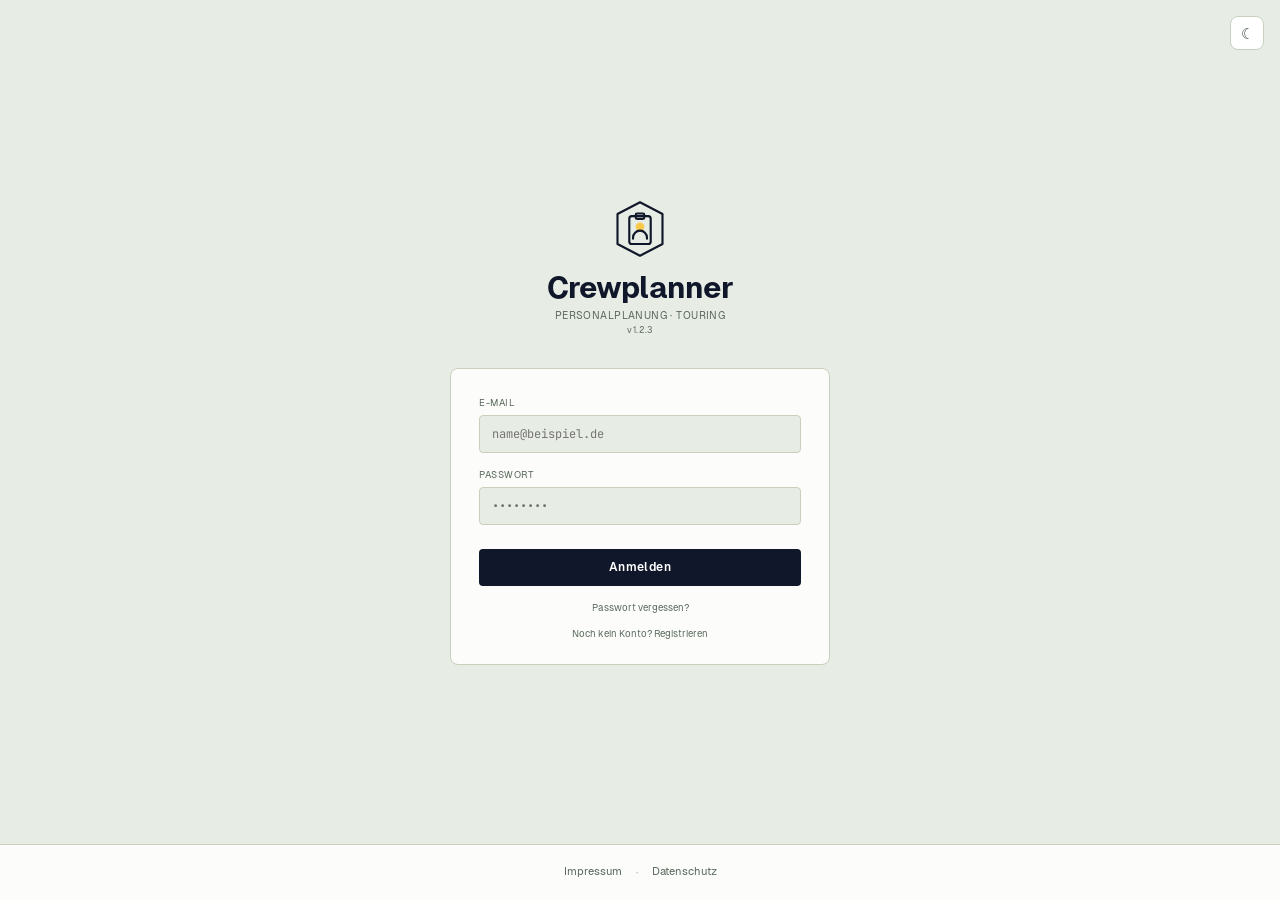
==== admin.html @ c4b481c3 "feat: Konsole kennt Rolle und aktiven Plan (v1.3.0) Co-Authored-By: Claude Sonnet 5.5 <noreply@anthr" ====
<!DOCTYPE html>
<html lang="de">
<head>
<meta charset="UTF-8">
<meta name="viewport" content="width=device-width, initial-scale=1.0">
<title>Konsole — Tour/Crew</title>
<script>
  // Service Worker: hält Module/Seiten dauerhaft aktuell (siehe sw.js).
  if ('serviceWorker' in navigator) {
    navigator.serviceWorker.register('sw.js').catch(function(){});
    var _swReloaded = false;
    navigator.serviceWorker.addEventListener('controllerchange', function () {
      if (_swReloaded) return; _swReloaded = true; location.reload();
    });
  }
</script>
<script>try{var _m=localStorage.getItem('cp_mode');if(_m==='light'||_m==='dark')document.documentElement.dataset.theme=_m;}catch(e){}</script>
<link rel="icon" type="image/svg+xml" href="favicon.svg">
<link rel="stylesheet" href="theme.css?v=3">
<script type="module" src="js/admin-app.js?v=23"></script>

<!-- Configure PocketBase URL for auth-bootstrap.js -->
<script>
  // Umgebungs-Auswahl (v0.31.0): nur der exakte Live-Host bekommt die Live-API,
  // GitHub Pages / localhost / sonst → Test-API. Wortgleich zu pickApiUrl in js/pure.js.
  window.POCKETBASE_URL = (function (h) {
    if (h === 'crewplanner.nyxlightwork.de' || h === 'www.crewplanner.nyxlightwork.de')
      return 'https://api.crewplanner.nyxlightwork.de';
    return 'https://api-test.crewplanner.nyxlightwork.de';
  })(location.hostname);

  // Smart URL navigation — funktioniert auf GitHub Pages + Produktivserver
  window.getNavUrl = function(filename) {
    const pathname = window.location.pathname;
    const parts = pathname.split('/').filter(Boolean);
    if (parts.length >= 1 && !parts[0].includes('.')) {
      return '/' + parts[0] + '/' + filename;
    }
    return '/' + filename;
  };
</script>

<!-- Auth Bootstrap: Centralized auth validation -->
<script src="js/auth-bootstrap.js?v=12"></script>

<!-- Admin Initialization: Wait for both authReady and DOMContentLoaded -->
<script>
  let _IS_SUPERADMIN_CONSOLE = false;
  let _adminAuthUser = null;
  let _domReady = false;

  function _tryInitAdmin() {
    if (!_adminAuthUser || !_domReady) return; // Wait for both signals
    const user = _adminAuthUser;
    _adminAuthUser = null; // Prevent double execution
    _runAdminInit(user);
  }

  window.addEventListener('authReady', function(e) {
    _adminAuthUser = e.detail;
    if (!_adminAuthUser) {
      console.error('[admin] No user in authReady event');
      return;
    }
    _tryInitAdmin();
  });

  document.addEventListener('DOMContentLoaded', function() {
    _domReady = true;
    _tryInitAdmin();
  });

  function _runAdminInit(user) {
    const role = user.role || 'crew';
    _IS_SUPERADMIN_CONSOLE = (role === 'superadmin');
    // v1.3.0: Rolle in den gemeinsamen Modulen bekannt machen (IS_MANAGER, hasPermission …).
    // Das Modul admin-app.js läuft vor DOMContentLoaded, window.setConsoleAuth ist hier da.
    if (typeof window.setConsoleAuth === 'function') window.setConsoleAuth(user.id || null, user.email || '', role);

    const badge = document.getElementById('adminUserBadge');
    if (badge) badge.textContent = user.email + ' · ' + role;

    const consoleBadge = document.getElementById('consoleBadge');
    if (consoleBadge) consoleBadge.textContent = role === 'superadmin' ? 'Admin Konsole' : 'Manager Konsole';

    if (_IS_SUPERADMIN_CONSOLE) {
      document.querySelectorAll('.superadmin-only').forEach(el => el.style.display = '');
      loadDirectory();
      loadPlans();
    }

    _loadAdminLogos();
    renderAdminLogos();
    loadAdminPlans().then(_openCrewFromHash);
    switchTab('werkzeuge');
    checkNewActivity();
  }
</script>

<style>
*, *::before, *::after { box-sizing: border-box; margin: 0; padding: 0; }

body {
  background: var(--bg);
  color: var(--ink);
  font-family: var(--sans);
  min-height: 100vh;
}

.admin-header {
  background: var(--panel);
  border-bottom: 1px solid var(--rule-2);
  padding: 16px 24px;
  display: flex;
  align-items: center;
  justify-content: space-between;
  gap: 16px;
}

.admin-brand {
  display: flex;
  align-items: center;
  gap: 12px;
}

.admin-brand h1 {
  font-family: var(--sans);
  font-size: 1.6rem;
  letter-spacing: .06em;
  color: var(--ink);
  line-height: 1;
}

.admin-brand h1 span { color: var(--accent); }

.admin-brand .badge {
  background: var(--accent-wash);
  border: 1px solid var(--rule-2);
  color: var(--accent);
  font-size: .55rem;
  letter-spacing: .06em;
  text-transform: uppercase;
  padding: 3px 8px;
  border-radius: 3px;
}

.header-actions {
  display: flex;
  align-items: center;
  gap: 8px;
}

.btn {
  padding: 8px 16px;
  border-radius: 4px;
  font-family: var(--mono);
  font-size: .7rem;
  font-weight: 600;
  letter-spacing: .04em;
  cursor: pointer;
  border: none;
  transition: opacity .15s;
}
.btn:hover { opacity: .85; }
.btn:disabled { opacity: .4; cursor: not-allowed; }
.btn-primary { background: var(--accent); color: var(--on-accent); }
.btn-ghost { background: transparent; border: 1px solid var(--rule-2); color: var(--ink); }
.btn-green { background: rgba(74,232,160,.15); border: 1px solid rgba(74,232,160,.3); color: var(--show); }
.btn-danger { background: rgba(232,74,74,.15); border: 1px solid rgba(232,74,74,.3); color: var(--warn); }
.btn-sm { padding: 5px 10px; font-size: .65rem; }

.admin-nav {
  background: var(--panel);
  border-bottom: 1px solid var(--rule-2);
  padding: 0 24px;
  display: flex;
  gap: 0;
}

.nav-tab {
  padding: 12px 20px;
  font-family: var(--mono);
  font-size: .68rem;
  font-weight: 600;
  letter-spacing: .05em;
  text-transform: uppercase;
  color: var(--muted);
  cursor: pointer;
  background: none;
  border: none;
  border-bottom: 2px solid transparent;
  transition: color .15s, border-color .15s;
}

.nav-tab:hover { color: var(--ink); }
.nav-tab.active { color: var(--accent); border-bottom-color: var(--accent); }

.admin-content {
  padding: 24px;
  max-width: 1100px;
}

.section { display: none; }
.section.active { display: block; }

.section-title {
  font-size: .8rem;
  font-weight: 600;
  letter-spacing: .04em;
  color: var(--ink);
  margin-bottom: 4px;
}

.section-sub {
  font-size: .62rem;
  color: var(--muted);
  margin-bottom: 20px;
}

.data-table {
  width: 100%;
  border-collapse: collapse;
}

.data-table th {
  text-align: left;
  padding: 10px 12px;
  font-size: .6rem;
  font-weight: 600;
  letter-spacing: .05em;
  text-transform: uppercase;
  color: var(--muted);
  background: var(--panel);
  border-bottom: 1px solid var(--rule-2);
}

.data-table td {
  padding: 10px 12px;
  font-size: .7rem;
  border-bottom: 1px solid var(--panel2);
  vertical-align: middle;
}

.data-table tr:hover td { background: rgba(255,255,255,.02); }

.role-select {
  background: var(--panel2);
  border: 1px solid var(--rule-2);
  border-radius: 3px;
  padding: 4px 8px;
  font-family: var(--mono);
  font-size: .68rem;
  color: var(--ink);
  cursor: pointer;
}

.role-select:focus { outline: none; border-color: var(--accent); }

.role-badge {
  display: inline-block;
  padding: 2px 8px;
  border-radius: 3px;
  font-size: .58rem;
  font-weight: 600;
  letter-spacing: .04em;
  text-transform: uppercase;
}

.role-superadmin { background: var(--accent-wash); color: var(--accent); border: 1px solid var(--rule-2); }
.role-manager { background: rgba(74,232,160,.12); color: var(--show); border: 1px solid rgba(74,232,160,.25); }
.role-booker { background: rgba(79,129,189,.15); color: #7ab0e0; border: 1px solid rgba(79,129,189,.3); }
.role-crew { background: rgba(90,96,112,.15); color: var(--muted); border: 1px solid rgba(90,96,112,.3); }

.verified-badge { font-size: .6rem; color: var(--show); }
.unverified-badge { font-size: .6rem; color: var(--muted); }

.toast {
  position: fixed;
  bottom: 24px;
  right: 24px;
  background: var(--panel);
  border: 1px solid var(--rule-2);
  border-radius: 6px;
  padding: 12px 18px;
  font-size: .7rem;
  z-index: 9999;
  display: none;
}

.role-grid {
  display: grid;
  grid-template-columns: repeat(auto-fill, minmax(240px, 1fr));
  gap: 16px;
  margin-top: 8px;
}

.role-card {
  background: var(--panel);
  border: 1px solid var(--rule-2);
  border-radius: 6px;
  padding: 16px;
}

.role-card-name { font-size: .75rem; font-weight: 600; margin-bottom: 4px; }
.role-card-count { font-size: .6rem; color: var(--muted); margin-bottom: 12px; }

.role-perm-list {
  list-style: none;
  font-size: .62rem;
  color: var(--muted);
  line-height: 1.9;
}

.role-perm-list li::before { content: '✓ '; color: var(--show); }
.role-perm-list li.no::before { content: '✗ '; color: var(--warn); }
.role-perm-list li.no { color: var(--muted); }

.plan-status { font-size: .6rem; color: var(--muted); }

.search-bar {
  display: flex;
  gap: 8px;
  margin-bottom: 16px;
}

.search-bar input {
  flex: 1;
  max-width: 360px;
  background: var(--panel);
  border: 1px solid var(--rule-2);
  border-radius: 4px;
  padding: 8px 12px;
  font-family: var(--mono);
  font-size: .72rem;
  color: var(--ink);
  outline: none;
}

.search-bar input:focus { border-color: var(--accent); }

.loading { color: var(--muted); font-size: .7rem; padding: 24px 0; }
.error-text { color: var(--warn); font-size: .7rem; padding: 8px 0; }

/* ── Werkzeuge Tab ─────────────────────────────────────────────────────────── */
.tool-grid {
  display: grid;
  grid-template-columns: 1fr 1fr;
  gap: 16px;
}

@media (max-width: 800px) { .tool-grid { grid-template-columns: 1fr; } }

/* ========== Mobile / Responsive ========== */
@media (max-width: 768px) {
  .admin-header { flex-wrap: wrap; gap: 8px; padding: 10px 14px; }
  .admin-nav { padding: 0 10px; overflow-x: auto; flex-wrap: nowrap; white-space: nowrap; -webkit-overflow-scrolling: touch; }
  .nav-tab { padding: 12px 14px; }
  .admin-content { padding: 12px; }
  /* Breite Tabellen (Benutzer-/Crew-Verzeichnis) horizontal scrollbar statt zerquetscht */
  .data-table { display: block; overflow-x: auto; white-space: nowrap; -webkit-overflow-scrolling: touch; }
  /* Such-Input voll breit (behebt flex:1 ↔ max-width:360px-Konflikt) */
  .search-bar { flex-wrap: wrap; }
  .search-bar input { max-width: none; width: 100%; }
}

.tool-card {
  background: var(--panel);
  border: 1px solid var(--rule-2);
  border-radius: 6px;
  padding: 18px;
}

.tool-card.full-width { grid-column: 1 / -1; }

.tool-card-title {
  font-size: .72rem;
  font-weight: 600;
  letter-spacing: .04em;
  color: var(--ink);
  text-transform: uppercase;
  margin-bottom: 4px;
}

.tool-card-sub {
  font-size: .6rem;
  color: var(--muted);
  margin-bottom: 14px;
}

.tool-input {
  width: 100%;
  background: var(--panel2);
  border: 1px solid var(--rule-2);
  border-radius: 3px;
  padding: 7px 10px;
  font-family: var(--mono);
  font-size: .7rem;
  color: var(--ink);
  outline: none;
}
.tool-input:focus { border-color: var(--accent); }

.tool-btn-row { display: flex; gap: 8px; flex-wrap: wrap; margin-top: 12px; }

.plan-info-grid {
  display: grid;
  grid-template-columns: repeat(3, 1fr);
  gap: 8px;
  margin-bottom: 16px;
}

.plan-info-cell {
  background: var(--panel2);
  border: 1px solid var(--rule-2);
  border-radius: 4px;
  padding: 8px 12px;
  text-align: center;
}

.plan-info-val {
  font-size: 1.4rem;
  font-weight: 600;
  color: var(--accent);
  line-height: 1;
}

.plan-info-lbl {
  font-size: .55rem;
  color: var(--muted);
  text-transform: uppercase;
  letter-spacing: .06em;
  margin-top: 2px;
}

.crew-notify-row {
  display: flex;
  align-items: center;
  gap: 8px;
  margin-bottom: 8px;
  padding: 6px 8px;
  background: var(--panel2);
  border-radius: 4px;
}

.logo-preview-row {
  display: flex;
  align-items: center;
  gap: 12px;
  margin-bottom: 10px;
}

.logo-thumb {
  width: 60px;
  height: 36px;
  object-fit: contain;
  background: #fff;
  border-radius: 3px;
  display: none;
}

/* ── Modals ────────────────────────────────────────────────────────────────── */
.modal-bg {
  display: none;
  position: fixed;
  inset: 0;
  background: rgba(0,0,0,.75);
  z-index: 9000;
  align-items: center;
  justify-content: center;
}
.modal-bg.open { display: flex; }
.modal-box {
  background: var(--panel);
  border: 1px solid var(--rule-2);
  border-radius: 8px;
  padding: 24px;
  min-width: 320px;
  max-width: 560px;
  width: 90%;
  max-height: 85vh;
  overflow-y: auto;
}
.modal-title {
  font-size: .78rem;
  font-weight: 600;
  text-transform: uppercase;
  letter-spacing: .06em;
  color: var(--accent);
  margin-bottom: 18px;
}
.mf { margin-bottom: 14px; }
.ml {
  display: block;
  font-size: .58rem;
  color: var(--muted);
  text-transform: uppercase;
  letter-spacing: .06em;
  margin-bottom: 6px;
}
.mactions { display: flex; gap: 8px; justify-content: flex-end; margin-top: 16px; }
.mbtn {
  background: var(--panel2);
  border: 1px solid var(--rule-2);
  border-radius: 4px;
  padding: 7px 14px;
  font-family: var(--mono);
  font-size: .68rem;
  color: var(--ink);
  cursor: pointer;
}
.mbtn.primary { background: var(--accent); color: var(--on-accent); border-color: var(--accent); font-weight: 600; }

/* PDF view choice */
.pdf-view-choice { display: flex; gap: 8px; flex-wrap: wrap; }
.pvc {
  flex: 1;
  min-width: 100px;
  background: var(--panel2);
  border: 1px solid var(--rule-2);
  border-radius: 4px;
  padding: 8px 10px;
  font-family: var(--mono);
  font-size: .65rem;
  color: var(--muted);
  cursor: pointer;
  text-align: left;
}
.pvc.active { border-color: var(--accent); color: var(--accent); background: rgba(232,200,74,.08); }
.pvc-ic { display: block; font-size: 1rem; margin-bottom: 2px; }
.pvc-lbl { display: block; font-weight: 600; }
.pvc-desc { display: block; font-size: .55rem; color: var(--muted); margin-top: 2px; line-height: 1.3; }

/* ── Tourvergleich (v1.2.0) ── */
.tv-head{display:flex;flex-wrap:wrap;gap:10px;align-items:center;margin:12px 0 6px}
.tv-sel{background:var(--panel2);color:var(--ink);border:1px solid var(--rule-2);border-radius:6px;padding:7px 10px;min-width:0;max-width:100%;flex:1 1 180px}
.tv-chk{font-size:.82rem;color:var(--ink-2);display:flex;gap:5px;align-items:center}
.tv-hint{font-size:.78rem;color:var(--muted);margin-bottom:12px}
.tv-sum{display:inline-block;padding:6px 12px;border-radius:6px;font-weight:600;margin:6px 0}
.tv-sum.bad{background:var(--warn-wash);color:var(--warn);border:1px solid var(--warn-wash-2)}
.tv-sum.ok{background:var(--show-wash);color:var(--show);border:1px solid var(--show-wash-2)}
.tv-legend{font-size:.82rem;color:var(--ink-2);margin:4px 0 8px}
.tv-dot{display:inline-block;width:10px;height:10px;border-radius:50%;margin:0 4px 0 8px;vertical-align:middle}
.tv-note{color:var(--muted);font-size:.85rem;padding:8px 0}
.tv-scroll{overflow-x:auto;max-width:100%;border:1px solid var(--rule-2);border-radius:8px}
.tv-grid{border-collapse:separate;border-spacing:0;font-size:.78rem}
.tv-grid th,.tv-grid td{border-bottom:1px solid var(--rule);padding:0;text-align:center;min-width:64px}
.tv-grid th.tv-name{position:sticky;left:0;background:var(--panel);text-align:left;padding:6px 10px;min-width:130px;z-index:1;font-weight:600;white-space:nowrap}
.tv-dayh{padding:6px 4px;cursor:pointer;background:var(--panel);font-weight:600;white-space:nowrap}
.tv-bars{display:flex;flex-direction:column;gap:2px;margin-top:4px}
.tv-bars i{display:block;height:4px;border-radius:2px}
.tv-cell{cursor:pointer;position:relative;height:44px}
.tv-h{padding:2px 4px;font-size:.72rem;line-height:1.3;overflow:hidden;white-space:nowrap;text-overflow:ellipsis;max-width:90px}
.tv-h.ha{background:rgba(43,181,160,.22);color:var(--ink);border-top:2px solid #2bb5a0}
.tv-h.hb{background:rgba(240,138,60,.22);color:var(--ink);border-bottom:2px solid #f08a3c}
.tv-conflict{outline:2px solid var(--warn);outline-offset:-2px}
.tv-warn{position:absolute;top:0;right:2px;color:var(--warn);font-size:.7rem}
.tv-free{background:repeating-linear-gradient(45deg,transparent 0 5px,var(--ink-wash) 5px 10px);border:1px dashed var(--rule-2)}
.tv-a .tv-h,.tv-b .tv-h{padding:12px 4px}
.tv-foot th,.tv-foot td{font-weight:700;padding:5px}
.tv-open.ok{color:var(--show)}.tv-open.bad{color:var(--warn)}
.tv-menu{position:fixed;z-index:3000;background:var(--panel2);border:1px solid var(--rule-2);border-radius:8px;padding:4px;box-shadow:0 6px 20px rgba(0,0,0,.35);display:flex;flex-direction:column;min-width:200px}
.tv-menu button{background:none;border:0;color:var(--ink);text-align:left;padding:8px 10px;border-radius:5px;cursor:pointer;font:inherit}
.tv-menu button:hover{background:var(--accent-wash-2)}
.tv-modal{width:860px;max-width:96vw;max-height:92vh;overflow-y:auto}
.tv-daynav{display:flex;gap:10px;align-items:center;margin-bottom:10px}
.tv-cols{display:grid;grid-template-columns:1fr 1fr;gap:12px}
.tv-col{background:var(--panel);border-radius:8px;padding:8px;min-width:0}
.tv-coltitle{font-weight:700;margin-bottom:2px;overflow:hidden;text-overflow:ellipsis;white-space:nowrap}
.tv-sub{font-size:.75rem;color:var(--muted);margin-bottom:6px}
.tv-row{display:flex;gap:6px;align-items:center;padding:7px 6px;border-radius:5px;cursor:pointer;border-bottom:1px solid var(--rule);font-size:.85rem}
.tv-row:hover,.tv-row.sel{background:var(--accent-wash-2)}
.tv-row.conflict .tv-pn{color:var(--warn);font-weight:700}
.tv-pl{color:var(--muted);flex:0 0 38%;overflow:hidden;text-overflow:ellipsis;white-space:nowrap}
.tv-pn{flex:1;min-width:0;overflow:hidden;text-overflow:ellipsis;white-space:nowrap}
.tv-cands{display:flex;flex-direction:column;gap:2px;padding:4px 0 8px 8px}
.tv-cand{background:var(--panel2);border:1px solid var(--rule-2);color:var(--ink);border-radius:5px;padding:6px 8px;text-align:left;cursor:pointer;font:inherit;font-size:.82rem}
.tv-cand small{color:var(--muted)}
.tv-freebar{margin-top:12px;font-size:.82rem;color:var(--ink-2)}
body.tv-busy #tvResult,body.tv-busy #tvDayBody{cursor:wait}body.tv-busy .tv-cell,body.tv-busy .tv-row,body.tv-busy .tv-cand,body.tv-busy .tv-menu button{pointer-events:none;opacity:.6}
.tv-bar{position:sticky;bottom:0;z-index:50;display:flex;flex-wrap:wrap;gap:8px 14px;align-items:center;margin-top:12px;padding:10px 12px;background:var(--panel2);border:1px solid var(--rule-2);border-radius:8px;box-shadow:0 -4px 14px rgba(0,0,0,.25)}
.tv-count{font-size:.85rem;font-weight:600;color:var(--muted)}
.tv-count.dirty{color:var(--accent)}.tv-count.bad{color:var(--warn)}
.tv-bar-btns{display:flex;gap:8px;margin-left:auto}
.tv-bar button:disabled{opacity:.45;cursor:not-allowed}
.tv-pen{position:absolute;bottom:1px;right:3px;font-size:.68rem;color:var(--accent)}
.tv-cell.tv-chg{box-shadow:inset 0 0 0 2px var(--accent)}
.tv-row.changed{border-left:3px solid var(--accent)}
.tv-savebox{width:560px}
.tv-sv-tour{font-weight:700;margin:10px 0 4px}
.tv-sv-list{margin:0 0 6px;padding-left:18px;font-size:.85rem;line-height:1.5}
.tv-sv-warn{display:block;font-size:.82rem;font-weight:500;margin:8px 0}
.tv-sv-btns{display:flex;gap:8px;justify-content:flex-end;margin-top:14px;flex-wrap:wrap}
@media(max-width:640px){.tv-cols{grid-template-columns:1fr}.tv-modal{padding:12px}.tv-bar-btns{margin-left:0;width:100%}.tv-bar-btns .btn{flex:1}}
</style>
</head>
<body>

<div class="admin-header">
  <div class="admin-brand">
    <svg class="cp-mark" width="28" height="28" viewBox="0 0 56 56" fill="none" stroke-width="2.6" stroke-linejoin="round" stroke-linecap="round" aria-label="Crewplanner">
      <path d="M28 3 L49 14 L49 42 L28 53 L7 42 L7 14 Z" stroke="currentColor"/>
      <rect x="18" y="16" width="20" height="26" rx="2.4" stroke="currentColor"/>
      <rect x="24" y="13.5" width="8" height="5" rx="1.2" stroke="currentColor"/>
      <circle cx="28" cy="26" r="4" fill="#f7c948" stroke="none"/>
      <path d="M21.5 37 v-1 a6.5 6.5 0 0 1 13 0 v1" stroke="currentColor"/>
    </svg>
    <h1>Crewplanner</h1>
    <span class="badge" id="consoleBadge">Konsole</span>
    <span style="font-size:.55rem;color:var(--muted);letter-spacing:.08em;margin-left:8px;">v1.2.3</span>
  </div>
  <div class="header-actions">
    <button class="theme-toggle" id="themeToggle" onclick="toggleTheme()" title="Hell/Dunkel umschalten" aria-label="Hell/Dunkel umschalten">☾</button>
    <span id="adminUserBadge" style="font-size:.65rem;color:var(--muted);"></span>
    <button class="btn btn-primary btn-sm" onclick="_wrkPlanData ? loadPlanIntoTourview() : window.location.href=window.getNavUrl('index.html')">Aktuellen Plan bearbeiten →</button>
    <button class="btn btn-ghost btn-sm" onclick="adminLogout()">Abmelden</button>
  </div>
</div>

<div class="admin-nav" id="adminNav">
  <button class="nav-tab active" data-tab="werkzeuge" onclick="switchTab('werkzeuge')">Werkzeuge</button>
  <button class="nav-tab" data-tab="tourvergleich" onclick="switchTab('tourvergleich').then(() => { if (document.getElementById('tabTourvergleich').classList.contains('active')) tvInit(); })">🔀 Tourvergleich</button>
  <button class="nav-tab superadmin-only" data-tab="users" onclick="switchTab('users')" style="display:none;">Benutzer</button>
  <button class="nav-tab superadmin-only" data-tab="roles" onclick="switchTab('roles')" style="display:none;">Rollen</button>
  <button class="nav-tab superadmin-only" data-tab="plans" onclick="switchTab('plans')" style="display:none;">Pläne</button>
  <button class="nav-tab" data-tab="emaillog" onclick="switchTab('emaillog'); renderEmailLog()">E-Mail-Log</button>
  <button class="nav-tab" data-tab="aktivitaet" onclick="switchTab('aktivitaet'); renderActivityLog()">Aktivität</button>
</div>

<div class="admin-content">

  <!-- WERKZEUGE -->
  <div class="section active" id="tabWerkzeuge">
    <div class="section-title">Werkzeuge</div>
    <div class="section-sub">Plan auswählen und verwalten</div>

    <!-- Plan Auswahl -->
    <div class="tool-card full-width" style="margin-bottom:16px;">
      <div class="tool-card-title">Plan auswählen</div>
      <div class="tool-card-sub">Plan aus PocketBase laden — plan_data wird nach dem Speichern in der App synchronisiert</div>
      <div style="display:flex;gap:8px;align-items:center;flex-wrap:wrap;">
        <select id="wrkPlanSelect" class="tool-input" style="max-width:340px;" onchange="loadSelectedPlan()">
          <option value="">— Plan wählen —</option>
        </select>
        <button class="btn btn-ghost btn-sm" onclick="loadAdminPlans()">↺ Neu laden</button>
      </div>
      <div id="wrkPlanLoading" style="font-size:.65rem;color:var(--muted);margin-top:8px;display:none;">Lädt…</div>
      <div id="wrkPlanError" style="font-size:.65rem;color:var(--warn);margin-top:8px;display:none;"></div>
    </div>

    <!-- Plan Info + Tools (nur wenn Plan geladen) -->
    <div id="wrkPlanLoaded" style="display:none;">

      <!-- Info -->
      <div class="tool-card full-width" style="margin-bottom:16px;">
        <div class="tool-card-title" id="wrkPlanTitle">Plan</div>
        <div class="plan-info-grid">
          <div class="plan-info-cell"><div class="plan-info-val" id="wrkInfoDates">0</div><div class="plan-info-lbl">Tage</div></div>
          <div class="plan-info-cell"><div class="plan-info-val" id="wrkInfoCrew">0</div><div class="plan-info-lbl">Crew</div></div>
          <div class="plan-info-cell"><div class="plan-info-val" id="wrkInfoPos">0</div><div class="plan-info-lbl">Positionen</div></div>
        </div>
        <div style="margin-top:10px;display:flex;gap:8px;flex-wrap:wrap;">
          <button class="btn btn-primary btn-sm" onclick="loadPlanIntoTourview()">→ In Touransicht laden</button>
          <button class="btn btn-ghost btn-sm" onclick="_adminPlanAction('openTourBlock')">▶ Tourblock einfügen</button>
          <button class="btn btn-ghost btn-sm" onclick="_adminPlanAction('openBlockRange')">▶ Bereich → Block</button>
          <button class="btn btn-ghost btn-sm" onclick="_adminPlanAction('openAddDate')">+ Datum hinzufügen</button>
          <button class="btn btn-ghost btn-sm" onclick="_adminPlanAction('openCrewModal')">👥 Crew &amp; Positionen</button>
        </div>
      </div>

      <div class="tool-grid">

        <!-- „Crew verknüpfen" ist mit v0.8.3 entfallen: Adressen stehen seit dem Crew-Pool schon
             beim Anlegen fest (Benutzer → + Neues Crew-Mitglied bzw. der Pool-Dialog in der Tour)
             und werden im Verzeichnis unter Benutzer gepflegt. Ein eigenes Nachtrag-Werkzeug
             hätte den Zustand „Name ohne Adresse" nur weiter am Leben gehalten. -->

        <!-- Crew benachrichtigen -->
        <div class="tool-card">
          <div class="tool-card-title">Crew benachrichtigen</div>
          <div class="tool-card-sub">Einladung oder Erinnerung per E-Mail senden</div>
          <div id="wrkNotifyList"></div>
        </div>

        <!-- Export / Import -->
        <div class="tool-card">
          <div class="tool-card-title">Export &amp; Import</div>
          <div class="tool-card-sub">Plan-Daten als JSON sichern oder wiederherstellen</div>
          <div class="tool-btn-row" style="margin-top:0;">
            <button class="btn btn-ghost btn-sm" onclick="exportAdminPlanJSON()">⬇ JSON exportieren</button>
            <label class="btn btn-ghost btn-sm" style="cursor:pointer;">
              ⬆ JSON importieren
              <input type="file" accept=".json" style="display:none;" onchange="onAdminImportFile(event)">
            </label>
          </div>
        </div>

        <!-- PDF & Kalender -->
        <div class="tool-card">
          <div class="tool-card-title">PDF &amp; Kalender</div>
          <div class="tool-card-sub">Druckansicht oder .ics für Kalender-Apps</div>
          <div class="tool-btn-row" style="margin-top:0;">
            <button class="btn btn-ghost btn-sm" onclick="openAdminPDF()">▾ PDF Export</button>
            <button class="btn btn-ghost btn-sm" onclick="openAdminICS()">📅 Kalender .ics</button>
          </div>
        </div>

        <!-- Logos -->
        <div class="tool-card full-width">
          <div class="tool-card-title">Logos</div>
          <div class="tool-card-sub">Logos sind plan-unabhängig und werden im Browser gespeichert</div>
          <div style="display:grid;grid-template-columns:repeat(auto-fill,minmax(220px,1fr));gap:12px;">
            <!-- Planer -->
            <div style="padding:10px;background:var(--panel2);border-radius:4px;">
              <div style="font-size:.6rem;color:var(--muted);text-transform:uppercase;letter-spacing:.06em;margin-bottom:6px;">Planer</div>
              <img id="admLogo_planer" class="logo-thumb">
              <div style="display:flex;gap:6px;margin-top:6px;">
                <label class="btn btn-ghost btn-sm" style="cursor:pointer;">
                  Hochladen
                  <input type="file" accept="image/*" style="display:none;" onchange="handleAdminLogo('planer',this)">
                </label>
                <button class="btn btn-danger btn-sm" id="admLogoRm_planer" onclick="removeAdminLogo('planer')" style="display:none;">✕</button>
              </div>
            </div>
            <!-- Band -->
            <div style="padding:10px;background:var(--panel2);border-radius:4px;">
              <div style="font-size:.6rem;color:var(--muted);text-transform:uppercase;letter-spacing:.06em;margin-bottom:6px;">Band</div>
              <img id="admLogo_band" class="logo-thumb">
              <div style="display:flex;gap:6px;margin-top:6px;">
                <label class="btn btn-ghost btn-sm" style="cursor:pointer;">
                  Hochladen
                  <input type="file" accept="image/*" style="display:none;" onchange="handleAdminLogo('band',this)">
                </label>
                <button class="btn btn-danger btn-sm" id="admLogoRm_band" onclick="removeAdminLogo('band')" style="display:none;">✕</button>
              </div>
            </div>
            <!-- Booking -->
            <div style="padding:10px;background:var(--panel2);border-radius:4px;">
              <div style="font-size:.6rem;color:var(--muted);text-transform:uppercase;letter-spacing:.06em;margin-bottom:6px;">Booking</div>
              <img id="admLogo_booking" class="logo-thumb">
              <div style="display:flex;gap:6px;margin-top:6px;">
                <label class="btn btn-ghost btn-sm" style="cursor:pointer;">
                  Hochladen
                  <input type="file" accept="image/*" style="display:none;" onchange="handleAdminLogo('booking',this)">
                </label>
                <button class="btn btn-danger btn-sm" id="admLogoRm_booking" onclick="removeAdminLogo('booking')" style="display:none;">✕</button>
              </div>
            </div>
          </div>
        </div>

        <!-- Mitarbeiter einladen -->
        <div class="tool-card full-width">
          <div class="tool-card-title">Mitarbeiter einladen</div>
          <div class="tool-card-sub">Einladungsmail für Manager, Booker oder andere Rollen senden</div>
          <div style="display:flex;gap:8px;flex-wrap:wrap;align-items:center;">
            <input id="inviteName" class="tool-input" placeholder="Name" style="max-width:180px;">
            <input id="inviteEmail" class="tool-input" placeholder="E-Mail" style="max-width:220px;">
            <button class="btn btn-gold btn-sm" onclick="sendStaffInvite()">Einladung senden</button>
          </div>
        </div>

        <!-- Öffentlicher Link -->
        <div class="tool-card full-width">
          <div class="tool-card-title">Öffentlicher Link</div>
          <div class="tool-card-sub">Read-only Ansicht für Booker — kein Login nötig</div>
          <div id="viewLinkBox" style="display:none;flex-direction:column;gap:10px;margin-bottom:12px;">
            <div style="display:flex;gap:8px;align-items:center;flex-wrap:wrap;">
              <span style="font-size:.6rem;color:var(--muted);min-width:80px;">Kurzlink</span>
              <input id="viewShortUrl" class="tool-input" readonly style="max-width:260px;font-weight:600;color:var(--accent);">
              <button class="btn btn-gold btn-sm" onclick="copyShortLink()">Kopieren</button>
            </div>
            <div style="display:flex;gap:8px;align-items:center;flex-wrap:wrap;">
              <span style="font-size:.6rem;color:var(--muted);min-width:80px;">Vollständig</span>
              <input id="viewLinkUrl" class="tool-input" readonly style="max-width:360px;font-size:.6rem;color:var(--muted);">
            </div>
          </div>
          <button class="btn btn-gold btn-sm" onclick="generateViewLink()" id="btnGenerateLink">Link generieren</button>
        </div>

      </div><!-- end tool-grid -->
    </div><!-- end wrkPlanLoaded -->

    <div id="wrkNoData" style="color:var(--muted);font-size:.7rem;padding:16px 0;display:none;">
      Kein plan_data vorhanden. Plan in der App öffnen und speichern — dann hier neu laden.
    </div>
  </div>

  <!-- BENUTZER -->
  <div class="section" id="tabUsers">
    <div class="section-title">Crew &amp; Benutzer</div>
    <div class="section-sub">Neue Crew-Mitglieder global anlegen (Pool, alle Touren) · Konten &amp; Rollen verwalten</div>

    <div class="search-bar">
      <input type="text" id="userFilter" placeholder="Filter nach Name oder E-Mail…" oninput="filterDirectory()">
      <button class="btn btn-ghost btn-sm" onclick="loadDirectory()">↺ Neu laden</button>
      <button class="btn btn-primary btn-sm" onclick="toggleNewUserForm(true)">+ Neues Crew-Mitglied</button>
    </div>

    <div id="newUserForm" style="display:none;background:var(--panel);border:1px solid var(--rule-2);border-radius:6px;padding:16px;margin-bottom:16px;">
      <div style="font-size:.7rem;font-weight:600;color:var(--ink);margin-bottom:4px;">Neues Crew-Mitglied anlegen</div>
      <div style="font-size:.6rem;color:var(--muted);margin-bottom:12px;line-height:1.5;">Landet im globalen Crew-Pool (alle Touren können es übernehmen). <strong>Kein Login-Konto</strong> — das entsteht erst, wenn die Person zu einer Tour eingeladen wird und sich über den Link einloggt.<br><strong style="color:var(--accent);">Das ist zugleich die Freigabe:</strong> Nur hier (oder direkt in einer Tour) angelegte E-Mail-Adressen können sich überhaupt registrieren — mit der Rolle, die du hier festlegst.</div>
      <div style="display:flex;gap:12px;flex-wrap:wrap;align-items:flex-end;">
        <div>
          <label style="display:block;font-size:.6rem;color:var(--muted);text-transform:uppercase;letter-spacing:.05em;margin-bottom:4px;">Name</label>
          <input type="text" id="newUserName" placeholder="Vor- und Nachname" style="background:var(--panel2);border:1px solid var(--rule-2);border-radius:4px;padding:7px 10px;font-family:var(--mono);font-size:.7rem;color:var(--ink);outline:none;width:200px;">
        </div>
        <div>
          <label style="display:block;font-size:.6rem;color:var(--muted);text-transform:uppercase;letter-spacing:.05em;margin-bottom:4px;">E-Mail</label>
          <input type="email" id="newUserEmail" placeholder="name@beispiel.de" style="background:var(--panel2);border:1px solid var(--rule-2);border-radius:4px;padding:7px 10px;font-family:var(--mono);font-size:.7rem;color:var(--ink);outline:none;width:220px;">
        </div>
        <div>
          <label style="display:block;font-size:.6rem;color:var(--muted);text-transform:uppercase;letter-spacing:.05em;margin-bottom:4px;">Rolle</label>
          <select id="newUserRole" class="role-select">
            <option value="crew">Crew</option>
            <option value="booker">Booker</option>
            <option value="manager">Manager</option>
            <option value="superadmin">Superadmin</option>
          </select>
        </div>
        <div style="display:flex;gap:8px;">
          <button class="btn btn-primary btn-sm" onclick="submitNewPoolMember()">Erstellen</button>
          <button class="btn btn-ghost btn-sm" onclick="toggleNewUserForm(false)">Abbrechen</button>
        </div>
      </div>
      <div id="newUserError" style="font-size:.65rem;color:var(--warn);margin-top:8px;display:none;"></div>
    </div>

    <!-- Vereintes Crew-Verzeichnis: alle Personen per E-Mail zusammengeführt -->
    <div style="font-size:.6rem;color:var(--muted);margin-bottom:8px;">Alle Personen — zusammengeführt aus Konten, Crew-Pool und Touren. Name/E-Mail/Rolle bearbeiten → „Speichern" (wird überall übernommen, auch in den Touren).</div>
    <table class="data-table">
      <thead>
        <tr>
          <th>Name</th>
          <th>E-Mail</th>
          <th>Rolle</th>
          <th>Vorkommen</th>
          <th>Aktionen</th>
        </tr>
      </thead>
      <tbody id="directoryBody">
        <tr><td colspan="5" class="loading">Lädt…</td></tr>
      </tbody>
    </table>
  </div>

  <!-- ROLLEN -->
  <div class="section" id="tabRoles">
    <div class="section-title">Rollen &amp; Berechtigungen</div>
    <div class="section-sub">Übersicht der verfügbaren Standardrollen</div>

    <div class="role-grid">
      <div class="role-card">
        <div class="role-card-name"><span class="role-badge role-superadmin">Superadmin</span></div>
        <div class="role-card-count" id="countSuperadmin">— Benutzer</div>
        <ul class="role-perm-list">
          <li>Admin-Konsole öffnen</li>
          <li>Benutzer &amp; Rollen verwalten</li>
          <li>Alle Pläne einsehen</li>
          <li>Crew zuweisen &amp; verwalten</li>
          <li>E-Mails senden</li>
        </ul>
      </div>
      <div class="role-card">
        <div class="role-card-name"><span class="role-badge role-manager">Manager</span></div>
        <div class="role-card-count" id="countManager">— Benutzer</div>
        <ul class="role-perm-list">
          <li>Konsole: Werkzeuge-Tab</li>
          <li>Pläne erstellen &amp; verwalten</li>
          <li>Crew zuweisen</li>
          <li>Einladungen &amp; Erinnerungen senden</li>
          <li>PDF/Kalender Export</li>
        </ul>
      </div>
      <div class="role-card">
        <div class="role-card-name"><span class="role-badge role-booker">Booker</span></div>
        <div class="role-card-count" id="countBooker">— Benutzer</div>
        <ul class="role-perm-list">
          <li class="no">Pläne ändern</li>
          <li>Alle Assignments lesen</li>
          <li>Status sehen (bestätigt/offen/abgelehnt)</li>
          <li class="no">Crew zuweisen</li>
          <li class="no">E-Mails senden</li>
        </ul>
      </div>
      <div class="role-card">
        <div class="role-card-name"><span class="role-badge role-crew">Crew</span></div>
        <div class="role-card-count" id="countCrew">— Benutzer</div>
        <ul class="role-perm-list">
          <li>Eigene Einsätze sehen</li>
          <li>Bestätigen / Ablehnen</li>
          <li class="no">Andere Slots sehen</li>
          <li class="no">Pläne ändern</li>
          <li class="no">Crew verwalten</li>
        </ul>
      </div>
    </div>
  </div>

  <!-- PLÄNE -->
  <div class="section" id="tabPlans">
    <div class="section-title">Pläne verwalten</div>
    <div class="section-sub">Übersicht aller angelegten Pläne</div>

    <table class="data-table">
      <thead>
        <tr>
          <th>Plan-Name</th>
          <th>Besitzer (ID)</th>
          <th>Erstellt</th>
          <th>Aktionen</th>
        </tr>
      </thead>
      <tbody id="plansBody">
        <tr><td colspan="4" class="loading">Lädt…</td></tr>
      </tbody>
    </table>
  </div>

  <!-- E-MAIL-LOG -->
  <div class="section" id="tabEmaillog">
    <div class="section-title">E-Mail-Log</div>
    <div class="section-sub">Alle für diesen Plan versendeten E-Mails — kombinierbar filterbar</div>
    <div id="emailLogFilters" style="margin-bottom:8px;"></div>
    <div id="emailLogBody">
      <p style="font-size:.65rem;color:var(--muted);">Tab anklicken um zu laden.</p>
    </div>
  </div>

  <!-- AKTIVITÄT -->
  <div class="section" id="tabAktivitaet">
    <div class="section-title">Aktivität</div>
    <div class="section-sub">Alle Crew-Reaktionen — zugesagt ✓ · abgelehnt ✗ · Absage gesehen 👁</div>
    <div id="activityList" style="font-family:var(--mono);font-size:.66rem;line-height:2;color:var(--ink-2);"></div>
  </div>

  <!-- TOURVERGLEICH -->
  <div class="section" id="tabTourvergleich">
    <div class="section-title">🔀 Tourvergleich</div>
    <div class="section-sub">Zwei Touren nebeneinander: Doppelbelegungen finden und Personen umsetzen.</div>
    <div class="tv-head">
      <select id="tvSelA" class="tv-sel" onchange="tvSelChange()" style="border-left:4px solid #2bb5a0"><option value="">– Tour A –</option></select>
      <select id="tvSelB" class="tv-sel" onchange="tvSelChange()" style="border-left:4px solid #f08a3c"><option value="">– Tour B –</option></select>
      <button class="btn btn-primary btn-sm" onclick="tvCompare()">🔀 Vergleichen</button>
      <label class="tv-chk"><input type="checkbox" id="tvOnlyOverlap" checked> nur Überschneidungstage</label>
      <label class="tv-chk"><input type="checkbox" id="tvOnlyShared" checked> nur gemeinsame Leute</label>
    </div>
    <div class="tv-hint">ℹ Änderungen werden erst mit 💾 Speichern in die Touren übernommen. Beide Touren nicht gleichzeitig in der Touransicht offen haben – deren Auto-Speichern würde überschreiben.</div>
    <div id="tvResult"></div>
    <div id="tvBar" class="tv-bar" style="display:none"></div>
  </div>

</div><!-- admin-content -->

<!-- TOURVERGLEICH: Tagestafel -->
<div id="tvMenu" class="tv-menu" style="display:none"></div>
<div class="modal-bg" id="tvSaveModal">
  <div class="modal-box tv-modal tv-savebox"><div id="tvSaveBody"></div></div>
</div>
<div class="modal-bg" id="tvDayModal">
  <div class="modal-box tv-modal"><div id="tvDayBody"></div></div>
</div>

<!-- PDF MODAL -->
<div class="modal-bg" id="pdfModal">
  <div class="modal-box" style="width:480px;">
    <div class="modal-title">PDF Export</div>
    <div class="mf">
      <label class="ml">Ansicht</label>
      <div class="pdf-view-choice" id="pdfViewChoice">
        <button type="button" class="pvc active" data-view="table" onclick="pdfSetView('table')"><span class="pvc-ic">▦</span><span class="pvc-lbl">Tabelle</span><span class="pvc-desc">Volle Kreuztabelle</span></button>
        <button type="button" class="pvc" data-view="blocks" onclick="pdfSetView('blocks')"><span class="pvc-ic">▨</span><span class="pvc-lbl">Blöcke</span><span class="pvc-desc">Tourblock-Übersicht</span></button>
        <button type="button" class="pvc" data-view="crew" onclick="pdfSetView('crew')"><span class="pvc-ic">▰</span><span class="pvc-lbl">Crew</span><span class="pvc-desc">Timeline pro Person</span></button>
      </div>
    </div>
    <div class="mf" id="pdfPosWrap">
      <label class="ml">Positionen</label>
      <div style="display:flex;gap:6px;margin-bottom:6px;">
        <button class="mbtn" style="font-size:10px;padding:3px 8px;" onclick="pdfToggleAll('pdfPosCbs',true)">Alle</button>
        <button class="mbtn" style="font-size:10px;padding:3px 8px;" onclick="pdfToggleAll('pdfPosCbs',false)">Keine</button>
      </div>
      <div id="pdfPosCbs" style="display:flex;flex-direction:column;gap:5px;margin-top:4px;"></div>
    </div>
    <div class="mf">
      <label class="ml">Crew-Mitglieder</label>
      <div style="display:flex;gap:6px;margin-bottom:6px;">
        <button class="mbtn" style="font-size:10px;padding:3px 8px;" onclick="pdfToggleAll('pdfCrewCbs',true)">Alle</button>
        <button class="mbtn" style="font-size:10px;padding:3px 8px;" onclick="pdfToggleAll('pdfCrewCbs',false)">Keine</button>
      </div>
      <div id="pdfCrewCbs" style="display:flex;flex-direction:column;gap:5px;margin-top:4px;"></div>
    </div>
    <div class="mf">
      <label class="ml">Tagesarten</label>
      <div style="display:flex;flex-direction:column;gap:5px;margin-top:4px;">
        <label style="display:flex;align-items:center;gap:8px;font-size:11px;cursor:pointer;"><input type="checkbox" id="pdfShow" checked style="accent-color:var(--show);"> <span style="color:var(--show);">■ </span> Show</label>
        <label style="display:flex;align-items:center;gap:8px;font-size:11px;cursor:pointer;"><input type="checkbox" id="pdfReise" checked style="accent-color:var(--reise);"> <span style="color:var(--reise);">■ </span> Reise</label>
        <label style="display:flex;align-items:center;gap:8px;font-size:11px;cursor:pointer;"><input type="checkbox" id="pdfPrep" checked style="accent-color:var(--prep);"> <span style="color:var(--prep);">■ </span> Aufbau / Probe</label>
        <label style="display:flex;align-items:center;gap:8px;font-size:11px;cursor:pointer;"><input type="checkbox" id="pdfOff" checked style="accent-color:var(--off);"> <span style="color:var(--off);">■ </span> OFF / Sonstiges</label>
      </div>
    </div>
    <div class="mactions">
      <button class="mbtn" onclick="closeModal('pdfModal')">Abbrechen</button>
      <button class="mbtn primary" onclick="generatePDF()">▶ Druckansicht</button>
    </div>
  </div>
</div>

<!-- KALENDER MODAL -->
<div class="modal-bg" id="calModal">
  <div class="modal-box" style="width:320px;">
    <div class="modal-title">📅 Kalender exportieren</div>
    <div style="font-size:.62rem;color:var(--muted);margin-bottom:14px;text-transform:uppercase;letter-spacing:.08em;">Importierbar in Apple Kalender, Google, Outlook</div>
    <div class="mf">
      <label class="ml">Tagesarten</label>
      <div style="display:flex;flex-direction:column;gap:5px;margin-top:4px;">
        <label style="display:flex;align-items:center;gap:8px;font-size:.73rem;cursor:pointer;"><input type="checkbox" id="calShow" checked style="accent-color:var(--show);"> <span style="color:var(--show);">■ </span> Show</label>
        <label style="display:flex;align-items:center;gap:8px;font-size:.73rem;cursor:pointer;"><input type="checkbox" id="calReise" checked style="accent-color:var(--reise);"> <span style="color:var(--reise);">■ </span> Reise</label>
        <label style="display:flex;align-items:center;gap:8px;font-size:.73rem;cursor:pointer;"><input type="checkbox" id="calPrep" checked style="accent-color:var(--prep);"> <span style="color:var(--prep);">■ </span> Aufbau / Probe</label>
        <label style="display:flex;align-items:center;gap:8px;font-size:.73rem;cursor:pointer;"><input type="checkbox" id="calOff" style="accent-color:var(--muted);"> <span style="color:var(--muted);">■ </span> OFF / Sonstiges</label>
      </div>
    </div>
    <div class="mactions">
      <button class="mbtn" onclick="closeModal('calModal')">Abbrechen</button>
      <button class="mbtn primary" onclick="adminGenerateICS()">⬇ .ics herunterladen</button>
    </div>
  </div>
</div>

<!-- E-Mail-Vorschau (vor dem Senden) -->
<div class="modal-bg" id="emailPreviewModal">
  <div class="modal-box" style="width:520px;max-width:94vw;">
    <div class="modal-title">📧 E-Mail-Vorschau</div>
    <div id="emailPreviewBody" style="font-size:.7rem;color:var(--ink);line-height:1.6;"></div>
    <div class="mf" style="margin-top:14px;">
      <label class="ml">Persönliche Nachricht (optional)</label>
      <textarea id="emailPreviewText" rows="4" class="mi" placeholder="Text, der in der E-Mail oben hervorgehoben wird…" style="resize:vertical;width:100%;font-family:var(--mono);"></textarea>
    </div>
    <div class="mactions">
      <button class="mbtn" onclick="closeModal('emailPreviewModal')">Abbrechen</button>
      <button class="mbtn primary" onclick="confirmEmailSend()">Senden →</button>
    </div>
  </div>
</div>

<!-- Absage: Slot-Auswahl -->
<div class="modal-bg" id="cancelSelectModal">
  <div class="modal-box" style="width:480px;max-width:94vw;">
    <div class="modal-title">✕ Einsätze absagen</div>
    <div id="cancelSelectBody" style="font-size:.7rem;color:var(--ink);line-height:1.6;max-height:50vh;overflow-y:auto;"></div>
    <div class="mactions">
      <button class="mbtn" onclick="closeModal('cancelSelectModal')">Abbrechen</button>
      <button class="mbtn primary" onclick="cancelSelectNext()">Weiter zur Vorschau →</button>
    </div>
  </div>
</div>

<!-- Neue Crew-Reaktionen (Login-Popup) -->
<div class="modal-bg" id="activityPopupModal">
  <div class="modal-box" style="max-width:520px;">
    <div class="modal-title">Neue Crew-Reaktionen</div>
    <div id="activityPopupBody" style="font-family:var(--mono);font-size:.66rem;line-height:2;max-height:50vh;overflow-y:auto;color:var(--ink-2);"></div>
    <div class="mactions"><button class="mbtn primary" onclick="closeModal('activityPopupModal')">OK</button></div>
  </div>
</div>

<div class="toast" id="adminToast"></div>

<script>
// ── Globals für pdf.js ─────────────────────────────────────────────────────────
let TOUR_DATES = [];
let POSITIONS  = [];
let crew       = [];
let assignments = {};
let defaultCrew = {};
let assignmentStatuses = {};
let logos = { booking: '', band: '', planer: '' };
const CREW_COLORS = ['#4f81bd','#70ad47','#ed7d31','#c55a11','#7030a0','var(--warn)','#2e75b6','#548235'];
const LOGOS_KEY = 'tourplan_logos';
let activePlanId = null;

// Utilities provided by admin-app.js module via window.* aliases
// getVal, isPending, esc, showToast, openModal, closeModal are now available
// from the module entry point

// Konstanten für pdf.js
const OFFEN      = '__offen__';
const OFFDAY     = '__offday__';
const REISE_TAG  = '__reise_tag__';
const AUSSCHREIBEN = '__ausschreiben__';
const DE_DAYS = ['So','Mo','Di','Mi','Do','Fr','Sa'];
const DE_MON  = ['Jan','Feb','Mär','Apr','Mai','Jun','Jul','Aug','Sep','Okt','Nov','Dez'];

// Hilfsfunktionen für pdf.js
function parseD(s){const[y,m,d]=s.split('-').map(Number);return new Date(y,m-1,d);}
function fmt(n){return n%1===0?n:n.toFixed(1);}
function dw(row){return(row.type==='reise'||row.type==='off')?0.5:1;}
function getPlansIndex(){return activePlanId?[{id:activePlanId,name:_wrkPlanName||'Plan'}]:[];}

// Plan name stub for pdf.js header
function _getAdminPlanName() { return _wrkPlanName || 'Plan'; }

// ── Werkzeuge State ────────────────────────────────────────────────────────────
let _wrkPbPlanId = null;
let _wrkPlanData = null;
let _wrkPlanName = '';
let _wrkCrewMeta = {}; // { name: { email, id } }
let _wrkAssignmentStatuses = {};

// ── Tab Switching ──────────────────────────────────────────────────────────────
async function switchTab(name) {
  if (window.tvLeaveCheck && !(await window.tvLeaveCheck(name))) return;   // Tourvergleich: ungespeicherte Änderungen (eigener Dialog)
  document.querySelectorAll('.section').forEach(el => el.classList.remove('active'));
  document.querySelectorAll('.nav-tab').forEach(el => el.classList.remove('active'));
  const sec = document.getElementById('tab' + name.charAt(0).toUpperCase() + name.slice(1));
  if (sec) sec.classList.add('active');
  const tab = document.querySelector(`[data-tab="${name}"]`);
  if (tab) tab.classList.add('active');
}

// ── Toast ──────────────────────────────────────────────────────────────────────
function adminToast(msg, color, dauerMs) {
  const el = document.getElementById('adminToast');
  el.textContent = msg;
  el.style.borderColor = color || 'var(--rule-2)';
  el.style.color = color || 'var(--ink)';
  el.style.display = 'block';
  clearTimeout(el._t);
  // dauerMs: für Fortschrittsmeldungen, die eine gedrosselte Anlage begleiten. Mit den
  // festen 3 Sekunden verschwand die Anzeige mitten in der Wartezeit — genau dann, wenn
  // sie gebraucht wird.
  el._t = setTimeout(() => el.style.display = 'none', dauerMs || 3000);
}

// ── Logout ─────────────────────────────────────────────────────────────────────
function adminLogout() {
  localStorage.removeItem('pb_token');
  localStorage.removeItem('pb_user');
  window.location.href = window.getNavUrl('login.html');
}

// ── Crew-Pool: neues Mitglied anlegen (global, kein Login-Konto) ─────────────────
// Pool-Mitglieder = crew_members-Records mit Sentinel plan_id="__pool__". Sie sind
// tour-übergreifend („Crew hinzufügen" in der Tour). Ein Login-Konto (users) entsteht ERST,
// wenn die Person zu einer Tour eingeladen wird und sich über den Link einloggt
// (login.html doRegister übernimmt dann die hier gesetzte Rolle).
//
// Sentinel und Anlege-Logik liegen seit v0.8.3 in js/config.js bzw. js/dataService.js und
// kommen über admin-app.js als window.POOL_PLAN_ID / window.createPoolMember herein — der
// Tour-Dialog benutzt dieselben. Zwei Schreibweisen wären zwei getrennte Pools.
// ⚠️ Nur INNERHALB von Funktionen lesen: dieses Skript läuft beim Parsen, das Modul erst
// danach. Auf oberster Ebene wäre window.POOL_PLAN_ID noch undefined.

function toggleNewUserForm(show) {
  document.getElementById('newUserForm').style.display = show ? 'block' : 'none';
  if (show) {
    document.getElementById('newUserName').value = '';
    document.getElementById('newUserEmail').value = '';
    document.getElementById('newUserRole').value = 'crew';
    document.getElementById('newUserError').style.display = 'none';
    setTimeout(() => document.getElementById('newUserName').focus(), 50);
  }
}

function _showFormError(msg) {
  const errEl = document.getElementById('newUserError');
  errEl.textContent = msg;
  errEl.style.display = 'block';
}

// Nur noch Formular-Anbindung — Dublettencheck und Anlegen stecken in createPoolMember
// (js/dataService.js), damit die Konsole und der Tour-Dialog nachweislich dasselbe tun.
async function submitNewPoolMember() {
  const name  = (document.getElementById('newUserName').value || '').trim();
  const email = document.getElementById('newUserEmail').value;
  const role  = document.getElementById('newUserRole').value || 'crew';
  document.getElementById('newUserError').style.display = 'none';
  try {
    await window.createPoolMember(name, email, role);
    adminToast(`${name} zum Crew-Pool hinzugefügt ✓`, 'var(--show)');
    toggleNewUserForm(false);
    loadDirectory();
  } catch(e) {
    _showFormError(e.message || 'Unbekannter Fehler');
  }
}

// ── Vereintes Crew-Verzeichnis: alle Personen (Konto + Pool + Touren) per E-Mail ──
let _directory = [];

function renderDirectory(list) {
  const tbody = document.getElementById('directoryBody');
  if (!tbody) return;
  if (!list.length) {
    tbody.innerHTML = '<tr><td colspan="5" class="loading">Keine Einträge. Oben „+ Neues Crew-Mitglied" anlegen.</td></tr>';
    return;
  }
  const badge = (txt, title, color) => `<span title="${esc(title||'')}" style="display:inline-block;font-size:.5rem;text-transform:uppercase;letter-spacing:.06em;padding:2px 6px;border-radius:3px;background:var(--panel2);color:${color};margin:1px 2px 1px 0;">${esc(txt)}</span>`;
  tbody.innerHTML = list.map(e => {
    const i = e._i;
    const badges = [];
    if (e.account) badges.push(badge(e.account.verified ? 'Konto ✓' : 'Konto ⏳', e.account.verified ? 'Verifiziertes Login-Konto' : 'Konto, Login noch ausstehend', e.account.verified ? 'var(--show)' : 'var(--accent)'));
    if (e.pool) badges.push(badge('Pool', 'Im globalen Crew-Pool', 'var(--muted)'));
    if (e.tours.length) badges.push(badge(e.tours.length + (e.tours.length > 1 ? ' Touren' : ' Tour'), e.tours.map(t => t.planName).join(', '), 'var(--muted)'));
    if (!badges.length) badges.push('<span style="color:var(--muted);font-size:.55rem;">—</span>');
    const roleOpts = ['crew', 'booker', 'manager', 'superadmin'].map(r => `<option value="${r}" ${e.role === r ? 'selected' : ''}>${r.charAt(0).toUpperCase() + r.slice(1)}</option>`).join('');
    const inp = "background:var(--panel2);border:1px solid var(--rule-2);border-radius:4px;padding:5px 8px;font-family:var(--mono);font-size:.62rem;color:var(--ink);outline:none;width:100%;";
    const acctActions = e.account
      ? `<button class="btn btn-ghost btn-sm" title="Passwort-Reset senden" data-email="${esc(e.email)}" onclick="resetUserPassword(this.dataset.email)">🔑</button>`
        + `<button class="btn btn-danger btn-sm" title="Login-Konto löschen" data-uid="${e.account.id}" data-email="${esc(e.email)}" onclick="removeUser(this.dataset.uid,this.dataset.email)">Konto ×</button>`
      : '';
    const poolRemove = (e.pool && !e.account && !e.tours.length)
      ? `<button class="btn btn-ghost btn-sm" title="Aus Pool entfernen" style="color:var(--warn);" onclick="removeDirectoryPool(${i})">Pool ×</button>` : '';
    return `<tr>
      <td><input id="dir_name_${i}" value="${esc(e.name)}" placeholder="Name…" style="${inp}"></td>
      <td><input id="dir_email_${i}" type="email" value="${esc(e.email)}" placeholder="E-Mail…" style="${inp}"></td>
      <td><select id="dir_role_${i}" class="role-select">${roleOpts}</select></td>
      <td>${badges.join('')}</td>
      <td style="display:flex;gap:6px;flex-wrap:wrap;">
        <button class="btn btn-primary btn-sm" onclick="saveDirectoryEntry(${i})">Speichern</button>
        ${acctActions}${poolRemove}
      </td>
    </tr>`;
  }).join('');
}

// Namen/E-Mail/Rolle einer Person überall übernehmen (Konto, Pool, alle Touren inkl. plan_data).
async function saveDirectoryEntry(i) {
  const e = _directory[i];
  if (!e) return;
  const newName  = (document.getElementById('dir_name_' + i).value || '').trim();
  const newEmail = window.normEmail(document.getElementById('dir_email_' + i).value);
  const newRole  = document.getElementById('dir_role_' + i).value || 'crew';
  const oldName  = e.name;
  const oldEmail = window.normEmail(e.email);
  if (!newName) { adminToast('Name darf nicht leer sein', 'var(--warn)'); return; }
  const nameChanged  = newName !== oldName;
  const emailChanged = newEmail !== oldEmail;
  const roleChanged  = newRole !== e.role;
  if (!nameChanged && !emailChanged && !roleChanged) { adminToast('Nichts geändert', 'var(--muted)'); return; }

  // Kollisions-Guard: neuer Name darf in einer betroffenen Tour nicht schon eine ANDERE Person sein
  if (nameChanged) {
    const nn = newName.toLowerCase();
    for (const t of e.tours) {
      const clash = _directory.some(o => o !== e && o.tours.some(ot => ot.planId === t.planId && (ot.name || '').trim().toLowerCase() === nn));
      if (clash) { adminToast(`„${newName}" existiert in Tour „${t.planName}" bereits`, 'var(--warn)'); return; }
    }
  }
  const q = s => String(s || '').replace(/["\\]/g, ''); // Filter-Guard

  try {
    if (nameChanged) {
      // Hinweis: die users-Collection hat KEIN name-Feld (PB-v0.23+-Auth-Schema) — ein PATCH auf
      // users.name wird still ignoriert. Der Name lebt daher in crew_members (dort existiert das Feld).
      if (e.pool)    await pbPatch('/api/collections/crew_members/records/' + e.pool.id, { name: newName });
      for (const t of e.tours) {
        // Plan FRISCH laden (gegen Stale/Cross-Write, vgl. v0.14.6), nur den einen Namen ersetzen
        const plan = await pbGet('/api/collections/plans/records/' + t.planId);
        let pd = plan.plan_data;
        if (typeof pd === 'string') { try { pd = JSON.parse(pd || '{}'); } catch { pd = null; } }
        if (pd && (pd.crew || pd.defaultCrew || pd.assignments)) {
          await pbPatch('/api/collections/plans/records/' + t.planId, { plan_data: window.renameInPlanData(pd, oldName, newName) });
        }
        await pbPatch('/api/collections/crew_members/records/' + t.crewMemberId, { name: newName });
        const asg = await pbGet('/api/collections/assignments/records?perPage=500&filter=' + encodeURIComponent(`plan_id="${q(t.planId)}" && crew_name="${q(oldName)}"`));
        for (const a of (asg.items || [])) await pbPatch('/api/collections/assignments/records/' + a.id, { crew_name: newName });
      }
      // Reines Konto ohne Crew-Eintrag (z.B. „vorher angelegtes" Konto): Name im Pool ablegen,
      // damit er persistiert und die Person tour-übergreifend verfügbar ist.
      if (!e.pool && e.tours.length === 0) {
        await pbPost('/api/collections/crew_members/records', {
          plan_id: window.POOL_PLAN_ID, name: newName, email: (newEmail || window.normEmail(e.email)), role: newRole
        });
      }
    }
    if (emailChanged) {
      if (e.account) await pbPatch('/api/collections/users/records/' + e.account.id, { email: newEmail });
      if (e.pool)    await pbPatch('/api/collections/crew_members/records/' + e.pool.id, { email: newEmail });
      for (const t of e.tours) {
        await pbPatch('/api/collections/crew_members/records/' + t.crewMemberId, { email: newEmail });
        if (oldEmail) {
          const asg = await pbGet('/api/collections/assignments/records?perPage=500&filter=' + encodeURIComponent(`plan_id="${q(t.planId)}" && crew_email="${q(oldEmail)}"`));
          for (const a of (asg.items || [])) await pbPatch('/api/collections/assignments/records/' + a.id, { crew_email: newEmail });
        }
      }
    }
    if (roleChanged) {
      if (e.account) await pbPatch('/api/collections/users/records/' + e.account.id, { role: newRole });
      if (e.pool)    await pbPatch('/api/collections/crew_members/records/' + e.pool.id, { role: newRole });
    }
    adminToast('Gespeichert ✓', 'var(--show)');
    loadDirectory();
  } catch(err) {
    adminToast('Fehler beim Speichern: ' + (err.message || 'Unbekannt') + ' — neu geladen', 'var(--warn)');
    loadDirectory();
  }
}

async function removeDirectoryPool(i) {
  const e = _directory[i];
  if (!e || !e.pool) return;
  if (!(await window.showConfirm(`„${e.name || e.email}" aus dem Crew-Pool entfernen?`, 'Löschen'))) return;
  try {
    await pbDelete('/api/collections/crew_members/records/' + e.pool.id);
    adminToast('Aus Pool entfernt ✓', 'var(--show)');
    loadDirectory();
  } catch(err) { adminToast('Fehler: ' + err.message, 'var(--warn)'); }
}

async function resetUserPassword(email) {
  try {
    await pbPost('/api/collections/users/request-password-reset', { email });
    adminToast('Reset-Link an ' + email + ' gesendet ✓', 'var(--show)');
  } catch(e) { adminToast('Fehler: ' + e.message, 'var(--warn)'); }
}

// ── Verzeichnis laden (users ∪ crew_members ∪ plans, per E-Mail zusammengeführt) ──
let _allUsers = [];

async function loadDirectory() {
  const tbody = document.getElementById('directoryBody');
  if (tbody) tbody.innerHTML = '<tr><td colspan="5" class="loading">Lädt…</td></tr>';
  try {
    const [uRes, cRes, pRes] = await Promise.all([
      pbGet('/api/collections/users/records?perPage=200&sort=email'),
      pbGet('/api/collections/crew_members/records?perPage=500'),
      pbGet('/api/collections/plans/records?perPage=200'),
    ]);
    _allUsers = uRes.items || [];
    _directory = window.mergeCrewDirectory(_allUsers, cRes.items || [], pRes.items || []);
    _directory.forEach((e, i) => { e._i = i; });
    renderDirectory(_directory);
    loadRoleCounts();
  } catch(e) {
    if (tbody) tbody.innerHTML = `<tr><td colspan="5" class="error-text">Fehler: ${esc(e.message)}</td></tr>`;
  }
}

function filterDirectory() {
  const q = (document.getElementById('userFilter').value || '').toLowerCase();
  renderDirectory(q ? _directory.filter(e => (e.name||'').toLowerCase().includes(q) || (e.email||'').toLowerCase().includes(q)) : _directory);
}

async function removeUser(userId, email) {
  if (!(await window.showConfirm(`Login-Konto „${email}" wirklich löschen?\nDiese Aktion kann nicht rückgängig gemacht werden.\n(Crew-Pool-/Tour-Einträge bleiben erhalten.)`, 'Löschen'))) return;
  try {
    await pbDelete('/api/collections/users/records/' + userId);
    adminToast('Konto gelöscht ✓', 'var(--show)');
    loadDirectory();
  } catch(e) {
    adminToast('Fehler: ' + e.message, 'var(--warn)');
  }
}

// ── Role Counts ────────────────────────────────────────────────────────────────
async function loadRoleCounts() {
  if (!_allUsers.length) return;
  const counts = { superadmin: 0, manager: 0, booker: 0, crew: 0 };
  _allUsers.forEach(u => {
    const r = u.role || 'crew';
    if (counts.hasOwnProperty(r)) counts[r]++;
  });
  const labels = { superadmin: 'countSuperadmin', manager: 'countManager', booker: 'countBooker', crew: 'countCrew' };
  Object.entries(labels).forEach(([role, id]) => {
    const el = document.getElementById(id);
    if (el) el.textContent = `${counts[role]} Benutzer`;
  });
}

// ── Plans (Superadmin) ─────────────────────────────────────────────────────────
async function loadPlans() {
  const tbody = document.getElementById('plansBody');
  if (!tbody) return;
  tbody.innerHTML = '<tr><td colspan="4" class="loading">Lädt…</td></tr>';
  try {
    const data = await pbGet('/api/collections/plans/records?perPage=200&sort=-id');
    const items = data.items || [];
    if (!items.length) {
      tbody.innerHTML = '<tr><td colspan="4" class="loading">Keine Pläne gefunden.</td></tr>';
      return;
    }
    tbody.innerHTML = items.map(p => {
      const owner = p.owner || '–';
      const created = p.created ? new Date(p.created).toLocaleDateString('de-DE') : '–';
      return `<tr>
        <td><strong>${esc(p.name) || '–'}</strong></td>
        <td class="plan-status" style="font-size:.6rem;">${owner}</td>
        <td class="plan-status">${created}</td>
        <td>
          <button class="btn btn-danger btn-sm" data-pid="${p.id}" data-pname="${esc(p.name||'')}" onclick="deletePlanAdmin(this.dataset.pid,this.dataset.pname)">Löschen</button>
        </td>
      </tr>`;
    }).join('');
  } catch(e) {
    tbody.innerHTML = `<tr><td colspan="4" class="error-text">Fehler: ${e.message}</td></tr>`;
  }
}

async function deletePlanAdmin(planId, planName) {
  if (!(await window.showConfirm(`Plan „${planName}" wirklich löschen?\nAlle Daten dieses Plans werden permanent gelöscht.`, 'Löschen'))) return;
  try {
    await pbDelete('/api/collections/plans/records/' + planId);
    adminToast('Plan gelöscht ✓', 'var(--show)');
    loadPlans();
  } catch(e) {
    adminToast('Fehler: ' + e.message, 'var(--warn)');
  }
}

// ── Werkzeuge: Plan in Touransicht laden ──────────────────────────────────────
function _adminPlanAction(action) {
  _transferPlanToTourview(action);
}

function loadPlanIntoTourview() {
  _transferPlanToTourview();
}

// Gemeinsame Übergabe: der in der Konsole geladene Plan wird zum aktiven Plan der
// Touransicht (js/authService.js wertet _planTransfer_* aus und lädt ihn frisch aus der DB).
// `action` (optional) läuft danach in der Touransicht (js/init.js _checkPendingAction).
function _transferPlanToTourview(action) {
  if (!_wrkPlanData) { adminToast('Kein Plan geladen', 'var(--warn)'); return; }

  // Versuche localStorage zu nutzen
  let usedStorage = false;
  try {
    localStorage.setItem('_planTransfer_data', JSON.stringify(_wrkPlanData));
    localStorage.setItem('_planTransfer_name', _wrkPlanName || 'Plan');
    localStorage.setItem('_planTransfer_pbid', _wrkPbPlanId || '');
    localStorage.setItem('_planTransfer_flag', '1');
    // Folgeaktion: liegt im selben localStorage wie die Übergabe. Ist localStorage
    // blockiert, geht sie verloren (akzeptiert: Plan wird per URL-Fallback trotzdem übergeben).
    if (action) localStorage.setItem('tourplan_pending_action', action);

    // Verifiziere
    const verify = localStorage.getItem('_planTransfer_data');
    if (verify) {
      usedStorage = true;
    }
  } catch(e) {
    console.warn('localStorage fehlgeschlagen:', e.message);
  }

  // Fallback: URL Parameter (funktioniert auch wenn localStorage blocked ist)
  if (!usedStorage) {
    // Komprimiere Daten für URL (klein genug?)
    const planStr = JSON.stringify(_wrkPlanData);
    if (planStr.length < 8000) {
      window.location.href = window.getNavUrl('index.html') + '?planTransfer=1&planData=' + encodeURIComponent(planStr);
      return;
    } else {
      adminToast('Plan zu groß für Transfer!', 'var(--warn)');
      return;
    }
  }

  window.location.href = window.getNavUrl('index.html');
}

// ── Werkzeuge: Mitarbeiter einladen ───────────────────────────────────────────
async function sendStaffInvite() {
  const name  = (document.getElementById('inviteName').value  || '').trim();
  const email = (document.getElementById('inviteEmail').value || '').trim();
  if (!name || !email) { adminToast('Name und E-Mail erforderlich', 'var(--warn)'); return; }
  const planName = _wrkPlanName || 'Tour Plan';
  // Empfänger landen IMMER auf der Produktiv-Seite — nie auf der GitHub-Pages-Testseite
  // (dort fehlt das /Crewplaner/-Präfix → window.location.origin+'/login.html' = 404).
  const appUrl   = 'https://crewplanner.nyxlightwork.de/login.html';
  try {
    await notify({ type: 'staff_invite', planId: _wrkPbPlanId, crewName: name,
                   crewEmail: email, planName, appUrl });
    adminToast('Einladung gesendet ✓', 'var(--show)');
    document.getElementById('inviteName').value  = '';
    document.getElementById('inviteEmail').value = '';
  } catch(e) { adminToast('Fehler: ' + e.message, 'var(--warn)'); }
}

// ── Werkzeuge: Öffentlicher View-Link ─────────────────────────────────────────
async function generateViewLink() {
  const btn = document.getElementById('btnGenerateLink');
  if (btn) btn.textContent = 'Wird generiert…';
  const token = Array.from(crypto.getRandomValues(new Uint8Array(16)))
    .map(b => b.toString(16).padStart(2, '0')).join('');
  try {
    const fullUrl = 'https://crewplanner.nyxlightwork.de/view.html?token=' + token;
    // ⚠️ Hier stand bis v0.8.3 ein Kurzlink über is.gd — dabei ging der frisch gewürfelte
    // view_token an einen fremden Dienst. Genau das wurde im Hook mit v4.16 entfernt („der
    // Token soll ein Geheimnis sein"); dieser Weg im Browser wurde damals übersehen.
    // Nicht wieder einbauen: Wer Kurzlinks will, braucht sie im eigenen System (kurze ID in
    // plans + eine Hook-Route, die weiterleitet), nicht bei einem Dritten.
    await pbPatch('/api/collections/plans/records/' + _wrkPbPlanId, {
      view_token: token,
      view_shorturl: fullUrl
    });
    _showViewLink(fullUrl, fullUrl);
    adminToast('Link generiert ✓', 'var(--show)');
  } catch(e) { adminToast('Fehler: ' + e.message, 'var(--warn)'); }
  finally { if (btn) btn.textContent = 'Neu generieren'; }
}

function _showViewLink(fullUrl, shortUrl) {
  document.getElementById('viewLinkUrl').value = fullUrl;
  document.getElementById('viewShortUrl').value = shortUrl;
  const box = document.getElementById('viewLinkBox');
  box.style.display = 'flex';
  const btn = document.getElementById('btnGenerateLink');
  if (btn) btn.textContent = 'Neu generieren';
}

function copyShortLink() {
  navigator.clipboard.writeText(document.getElementById('viewShortUrl').value)
    .then(() => adminToast('Kurzlink kopiert ✓', 'var(--show)'))
    .catch(() => adminToast('Kopieren fehlgeschlagen', 'var(--warn)'));
}

function copyViewLink() {
  navigator.clipboard.writeText(document.getElementById('viewLinkUrl').value)
    .then(() => adminToast('Kopiert ✓', 'var(--show)'))
    .catch(() => adminToast('Kopieren fehlgeschlagen', 'var(--warn)'));
}

// v1.3.0: Aufruf mit #crew (Knopf der Touransicht): den dort aktiven Plan wählen, laden, zur Crew scrollen.
async function _openCrewFromHash() {
  if (location.hash !== '#crew') return;
  let pbId = '';
  try { pbId = localStorage.getItem('tourplan_active_pb_id') || ''; } catch (_) {}
  const sel = document.getElementById('wrkPlanSelect');
  if (!pbId || !sel || ![...sel.options].some(o => o.value === pbId)) return;
  sel.value = pbId;
  await loadSelectedPlan();
  const card = document.getElementById('wrkCrewCard') || document.getElementById('wrkNotifyList');
  if (card && card.scrollIntoView) card.scrollIntoView({ block: 'start' });
}

// ── Werkzeuge: Plan laden ──────────────────────────────────────────────────────
async function loadAdminPlans() {
  const sel = document.getElementById('wrkPlanSelect');
  const err = document.getElementById('wrkPlanError');
  err.style.display = 'none';

  try {
    const pbUser = JSON.parse(localStorage.getItem('pb_user') || '{}');
    const userId = pbUser.id;
    let url = '/api/collections/plans/records?perPage=200&sort=-id';
    if (!_IS_SUPERADMIN_CONSOLE && userId) {
      url += '&filter=' + encodeURIComponent(`owner="${userId}"`);
    }
    const data = await pbGet(url);
    const items = data.items || [];
    sel.innerHTML = '<option value="">— Plan wählen —</option>' +
      items.map(p => `<option value="${p.id}">${p.name || p.id}</option>`).join('');
  } catch(e) {
    err.textContent = 'Fehler beim Laden der Pläne: ' + e.message;
    err.style.display = 'block';
  }
}

async function loadSelectedPlan() {
  const pbPlanId = document.getElementById('wrkPlanSelect').value;
  const loadedDiv = document.getElementById('wrkPlanLoaded');
  const noDataDiv = document.getElementById('wrkNoData');
  const loadingEl = document.getElementById('wrkPlanLoading');
  const errEl = document.getElementById('wrkPlanError');

  loadedDiv.style.display = 'none';
  noDataDiv.style.display = 'none';
  errEl.style.display = 'none';

  if (!pbPlanId) return;
  _wrkPbPlanId = pbPlanId;
  loadingEl.style.display = 'block';

  try {
    const plan = await pbGet('/api/collections/plans/records/' + pbPlanId);
    _wrkPlanName = plan.name || 'Plan';

    if (!plan.plan_data) {
      loadingEl.style.display = 'none';
      noDataDiv.style.display = 'block';
      return;
    }

    // v1.3.0: Der Plan wird zum aktiven Plan der gemeinsamen Module (js/consoleplan.js):
    // lokale ID, tourplan_active_pb_id, Basisstand für den Speicherschutz. Danach liegt der
    // frische DB-Stand im State; die Konsolen-Werte unten werden daraus befüllt.
    const activated = await window.activateConsolePlan(pbPlanId, _wrkPlanName);
    if (_wrkPbPlanId !== pbPlanId) return;   // inzwischen anderer Plan gewählt: späte Antwort verwerfen
    if (!activated) throw new Error('Plan konnte nicht geladen werden');
    _wrkPlanData = window.consolePlanSnapshot();

    // Set globals for pdf.js
    TOUR_DATES  = _wrkPlanData.tourDates || [];
    POSITIONS   = _wrkPlanData.positions || [];
    crew        = _wrkPlanData.crew || [];
    assignments = _wrkPlanData.assignments || {};
    defaultCrew = _wrkPlanData.defaultCrew || {};

    // Load crew_members (emails)
    const crewData = await pbGet('/api/collections/crew_members/records?perPage=200&filter=' + encodeURIComponent(`plan_id="${pbPlanId}"`));
    _wrkCrewMeta = {};
    (crewData.items || []).forEach(m => { _wrkCrewMeta[m.name] = { email: m.email || '', id: m.id }; });

    // Load assignment statuses
    const assignData = await pbGet('/api/collections/assignments/records?perPage=500&filter=' + encodeURIComponent(`plan_id="${pbPlanId}"`));
    _wrkAssignmentStatuses = {};
    (assignData.items || []).forEach(a => {
      if (!_wrkAssignmentStatuses[a.date]) _wrkAssignmentStatuses[a.date] = {};
      _wrkAssignmentStatuses[a.date][a.pos_id] = {
        status: a.status, crewName: a.crew_name, crewEmail: a.crew_email,
        proposedBy: a.proposed_by, id: a.id
      };
    });
    assignmentStatuses = _wrkAssignmentStatuses;

    // Update plan info
    document.getElementById('wrkPlanTitle').textContent = _wrkPlanName;
    document.getElementById('wrkInfoDates').textContent = TOUR_DATES.length;
    document.getElementById('wrkInfoCrew').textContent = crew.length;
    document.getElementById('wrkInfoPos').textContent = POSITIONS.length;

    renderAdminNotify();

    // Gespeicherten View-Link anzeigen
    if (plan.view_token) {
      const fullUrl = 'https://crewplanner.nyxlightwork.de/view.html?token=' + plan.view_token;
      _showViewLink(fullUrl, plan.view_shorturl || fullUrl);
    }

    loadingEl.style.display = 'none';
    loadedDiv.style.display = 'block';

  } catch(e) {
    loadingEl.style.display = 'none';
    errEl.textContent = 'Fehler: ' + e.message;
    errEl.style.display = 'block';
  }
}

// ── Werkzeuge: Crew benachrichtigen ───────────────────────────────────────────
function renderAdminNotify() {
  const container = document.getElementById('wrkNotifyList');
  if (!crew.length) {
    container.innerHTML = '<div style="font-size:.65rem;color:var(--muted);">Keine Crew-Mitglieder in diesem Plan.</div>';
    return;
  }
  container.innerHTML = crew.map((name, i) => {
    const meta = _wrkCrewMeta[name] || {};
    const email = meta.email || '';
    const dot = CREW_COLORS[i % CREW_COLORS.length];
    let proposed = 0, confirmed = 0;
    Object.values(_wrkAssignmentStatuses).forEach(day => {
      Object.values(day).forEach(s => {
        if (s.crewName === name) {
          if (s.status === 'proposed') proposed++;
          if (s.status === 'confirmed') confirmed++;
        }
      });
    });
    const emailInfo = email
      ? `<span style="color:var(--muted);font-size:.58rem;">${esc(email)}</span>`
      : `<span style="color:var(--warn);font-size:.58rem;">Keine E-Mail</span>`;
    return `<div class="crew-notify-row">
      <div style="width:7px;height:7px;border-radius:50%;background:${dot};flex-shrink:0;"></div>
      <div style="flex:1;min-width:0;">
        <div style="font-size:.65rem;">${esc(name)}</div>
        ${emailInfo}
      </div>
      <span style="font-size:.58rem;color:var(--muted);white-space:nowrap;">${proposed}⏳ ${confirmed}✓</span>
      <button class="btn btn-ghost btn-sm" ${!email?'disabled':''} data-crew="${esc(name)}" onclick="sendAdminInvite(this.dataset.crew)">Einladung</button>
      <button class="btn btn-ghost btn-sm" ${!email?'disabled':''} data-crew="${esc(name)}" onclick="sendAdminEmail(this.dataset.crew,'reminder')">Erinnerung</button>
      <button class="btn btn-ghost btn-sm" ${!email?'disabled':''} data-crew="${esc(name)}" onclick="sendAdminUpdate(this.dataset.crew)">Update</button>
      <button class="btn btn-ghost btn-sm" ${(!email||(proposed+confirmed)===0)?'disabled':''} data-crew="${esc(name)}" onclick="openAdminCancellation(this.dataset.crew)" style="color:var(--warn);">Absage</button>
    </div>`;
  }).join('');
}

// ── E-Mail-Vorschau (Freitext vor dem Senden) ─────────────────────────────────
let _emailSender = null; // Closure: (customText) => Promise

function _fmtDateDE(iso){ const p=String(iso||'').split('-'); return (p.length===3&&p[0].length===4)?(p[2].substring(0,2)+'.'+p[1]+'.'+p[0]):iso; }

function _slotTableHtml(slots){
  if (!slots.length) return '';
  const rows = slots.map(s => `<tr><td style="padding:4px 8px;border-bottom:1px solid var(--rule);">${_fmtDateDE(s.date)}</td><td style="padding:4px 8px;border-bottom:1px solid var(--rule);">${esc(s.posLabel)}</td></tr>`).join('');
  return `<table style="width:100%;border-collapse:collapse;margin-top:6px;font-size:.62rem;color:var(--ink-2);">${rows}</table>`;
}

// opts: { type, crewName, email, subject, intro, slots, sender }
function openEmailPreview(opts) {
  _emailSender = opts.sender;
  document.getElementById('emailPreviewBody').innerHTML =
    `<div><strong style="color:var(--ink-2);">An:</strong> ${esc(opts.email)}</div>
     <div><strong style="color:var(--ink-2);">Betreff:</strong> ${esc(opts.subject)}</div>
     <div style="margin-top:8px;color:var(--ink-2);">${opts.intro}</div>
     ${_slotTableHtml(opts.slots || [])}`;
  document.getElementById('emailPreviewText').value = '';
  openModal('emailPreviewModal');
  setTimeout(() => document.getElementById('emailPreviewText')?.focus(), 50);
}

async function confirmEmailSend() {
  if (!_emailSender) { closeModal('emailPreviewModal'); return; }
  const customText = document.getElementById('emailPreviewText').value.trim();
  const sender = _emailSender;
  _emailSender = null;
  closeModal('emailPreviewModal');
  try { await sender(customText); }
  catch(e) { adminToast('Fehler: ' + e.message, 'var(--warn)'); }
}

function sendAdminEmail(crewName, type) {
  const meta = _wrkCrewMeta[crewName];
  if (!meta?.email) { adminToast('Keine E-Mail-Adresse', 'var(--warn)'); return; }
  const label = type === 'invite' ? 'Einladung' : 'Erinnerung';
  openEmailPreview({
    type, crewName, email: meta.email,
    subject: (type === 'invite' ? 'CREW INVITE · ' : 'REMINDER · ') + _wrkPlanName,
    intro: type === 'invite'
      ? `Einladung zu <strong>${esc(_wrkPlanName)}</strong> — Crew bestätigt ihre Einsätze in der App.`
      : `Erinnerung, ausstehende Einsätze für <strong>${esc(_wrkPlanName)}</strong> zu bestätigen.`,
    sender: async (customText) => {
      await notify({ type, planId: _wrkPbPlanId, crewName, crewEmail: meta.email,
                     planName: _wrkPlanName, appUrl: 'https://crewplanner.nyxlightwork.de',
                     ...(customText ? { customMessage: customText } : {}) });
      adminToast(`${label} gesendet an ${crewName} ✓`, 'var(--show)');
    }
  });
}

// Einladung: EINE Mail mit ALLEN eingeplanten Terminen der Person + legt proposed-Records an.
function sendAdminInvite(crewName) {
  const meta = _wrkCrewMeta[crewName];
  if (!meta?.email) { adminToast('Keine E-Mail-Adresse', 'var(--warn)'); return; }
  const _pos    = (typeof POSITIONS   !== 'undefined' ? POSITIONS   : []);
  const _dates  = (typeof TOUR_DATES  !== 'undefined' ? TOUR_DATES  : []);
  const _assign = (typeof assignments !== 'undefined' ? assignments : {});
  const _def    = (typeof defaultCrew !== 'undefined' ? defaultCrew : {});
  // Alle eingeplanten Slots (assignments-Override ODER defaultCrew), ohne bereits bestätigte.
  const slots = [];
  _dates.forEach(d => {
    _pos.forEach(p => {
      const ov  = (_assign[d.date] || {})[p.id];
      const eff = (ov === '' || ov === null || ov === undefined) ? (_def[p.id] || '') : ov;
      if (eff !== crewName) return;
      const si = (_wrkAssignmentStatuses[d.date] || {})[p.id];
      if (si && si.status === 'confirmed') return;   // schon bestätigt → nicht erneut anfragen
      slots.push({ date: d.date, posId: p.id, posLabel: p.label || p.id, hasRecord: !!si });
    });
  });
  if (!slots.length) { adminToast(`${crewName}: Keine eingeplanten Termine`, 'var(--accent)'); return; }
  openEmailPreview({
    type: 'invite', crewName, email: meta.email,
    subject: 'CREW INVITE · ' + _wrkPlanName,
    intro: `Einladung zu <strong>${esc(_wrkPlanName)}</strong> — bitte bestätige deine ${slots.length} Einsätze:`,
    slots,
    sender: async (customText) => {
      // proposed-Records für neue Slots (proposed_by:'bulk' → Hook unterdrückt per-Slot-Mail)
      //
      // Das Anlegen wird von pb.js gedrosselt (max. 18 Anlagen pro 5 Sekunden — die
      // PocketBase-Regel `*:create` erlaubt 20). Bei einer neu eingeplanten Person mit vielen
      // Terminen dauert das deshalb spürbar; ohne Rückmeldung sähe es aus, als hinge das
      // Fenster. Genau so war es gemeldet worden — nur mit „Too many requests" statt Warten.
      // EIN Aufruf (v0.11.0). Vorher: eine Anlage pro Termin, dann die Mail — genau der
      // Weg, der bei 25 Terminen in die Mengengrenze lief (20 Anlagen pro 5 Sekunden) und
      // auf halber Strecke stehenbleiben konnte.
      await notify({
        type: 'invite', planId: _wrkPbPlanId, crewName, crewEmail: meta.email,
        planName: _wrkPlanName,
        slots: slots.filter(s => !s.hasRecord)
                    .map(s => ({ date: s.date, posId: s.posId, posLabel: s.posLabel })),
        mailSlots: slots.map(s => ({ date: s.date, posLabel: s.posLabel })),
        ...(customText ? { customMessage: customText } : {})
      });
      adminToast(`Einladung gesendet an ${crewName} ✓ (${slots.length} Termine)`, 'var(--show)');
    }
  });
}

function sendAdminUpdate(crewName) {
  const meta = _wrkCrewMeta[crewName];
  if (!meta?.email) { adminToast('Keine E-Mail-Adresse', 'var(--warn)'); return; }
  const slots = [];
  Object.entries(_wrkAssignmentStatuses).forEach(([date, positions]) => {
    Object.entries(positions).forEach(([posId, si]) => {
      if (si.crewName !== crewName || si.status !== 'confirmed') return;
      const pos = (typeof POSITIONS !== 'undefined' ? POSITIONS : []).find(p => p.id === posId);
      slots.push({ date, posLabel: pos?.label || posId, changes: ['Plan wurde aktualisiert'] });
    });
  });
  if (!slots.length) { adminToast(`${crewName}: Keine bestätigten Einsätze`, 'var(--accent)'); return; }
  openEmailPreview({
    type: 'update', crewName, email: meta.email,
    subject: 'ÄNDERUNG · ' + _wrkPlanName,
    intro: `${slots.length} aktualisierte Einsätze — Crew bestätigt erneut.`,
    slots,
    sender: async (customText) => {
      await notify({ type: 'update', planId: _wrkPbPlanId, crewName, crewEmail: meta.email,
                     planName: _wrkPlanName, mailSlots: slots,
                     ...(customText ? { customMessage: customText } : {}) });
      adminToast(`Update gesendet an ${crewName} ✓`, 'var(--show)');
    }
  });
}

// ── Absage: Slot-Auswahl → Vorschau → Senden + Status-Records löschen ─────────
function openAdminCancellation(crewName) {
  const meta = _wrkCrewMeta[crewName];
  if (!meta?.email) { adminToast('Keine E-Mail-Adresse', 'var(--warn)'); return; }
  const slots = [];
  Object.entries(_wrkAssignmentStatuses).forEach(([date, positions]) => {
    Object.entries(positions).forEach(([posId, si]) => {
      if (si.crewName !== crewName) return;
      if (si.status !== 'confirmed' && si.status !== 'proposed') return;
      const pos = (typeof POSITIONS !== 'undefined' ? POSITIONS : []).find(p => p.id === posId);
      slots.push({ date, posId, posLabel: pos?.label || posId, status: si.status });
    });
  });
  slots.sort((a, b) => a.date.localeCompare(b.date));
  // Bewusst KEIN Early-Return bei leerer Liste (v0.29.3): wurde die Zuweisung bereits
  // entfernt (Status-Record existiert nicht mehr — z.B. Manager hat vorher schon über
  // „Nicht besetzt" gelöscht), gibt es HIER nichts mehr zu erkennen. Trotzdem soll der
  // Manager die Absage nachträglich manuell verschicken können → Modal öffnet immer,
  // mit Hinweis + manuellem Eintrag statt stillem „Keine Einsätze"-Toast-Abbruch.
  const emptyNote = slots.length ? '' :
    `<div style="color:var(--muted);margin-bottom:10px;line-height:1.5;">Keine aktive Zuweisung gefunden (z.B. weil sie schon entfernt wurde, bevor die Absage verschickt wurde). Trag den Termin unten manuell nach, um trotzdem eine Absage-Mail zu schicken.</div>`;
  document.getElementById('cancelSelectBody').innerHTML =
    `<div style="margin-bottom:10px;color:var(--ink-2);">Welche Einsätze von <strong>${esc(crewName)}</strong> absagen?</div>` +
    emptyNote +
    slots.map((s, i) => `<label style="display:flex;align-items:center;gap:9px;padding:6px 0;border-bottom:1px solid var(--rule);cursor:pointer;">
      <input type="checkbox" id="cxl_${i}" data-date="${s.date}" data-pos="${s.posId}" data-label="${esc(s.posLabel)}" checked style="width:15px;height:15px;accent-color:var(--warn);">
      <span style="flex:1;">${_fmtDateDE(s.date)} · ${esc(s.posLabel)} <span style="color:var(--muted);">${s.status === 'confirmed' ? '✓' : '⏳'}</span></span>
    </label>`).join('') +
    `<div id="cxlManualRows"></div>
     <div style="display:flex;gap:6px;margin-top:12px;align-items:center;flex-wrap:wrap;">
       <input type="date" id="cxlManualDate" class="tool-input" style="flex:1;min-width:130px;">
       <input type="text" id="cxlManualPos" class="tool-input" placeholder="Position / Hinweis (optional)" style="flex:1;min-width:160px;">
       <button class="btn btn-ghost btn-sm" onclick="cxlAddManual()">+ Termin manuell hinzufügen</button>
     </div>`;
  _cancelCrewName = crewName; _cancelEmail = meta.email;
  openModal('cancelSelectModal');
}
let _cancelCrewName = '', _cancelEmail = '', _cxlManualIdx = 0;

// Manuellen Termin zur Absage-Auswahl hinzufügen (v0.29.3) — für bereits entfernte
// Zuweisungen ohne PB-Record mehr. Erzeugt dieselbe Checkbox-Struktur, die
// cancelSelectNext() ohnehin generisch über #cancelSelectBody ausliest.
function cxlAddManual() {
  const dateEl = document.getElementById('cxlManualDate');
  const posEl = document.getElementById('cxlManualPos');
  const date = dateEl.value;
  if (!date) { adminToast('Bitte zuerst ein Datum wählen', 'var(--warn)'); return; }
  const label = posEl.value.trim() || 'Termin';
  const i = 'm' + (_cxlManualIdx++);
  const row = document.createElement('label');
  row.style.cssText = 'display:flex;align-items:center;gap:9px;padding:6px 0;border-bottom:1px solid var(--rule);cursor:pointer;';
  row.innerHTML = `<input type="checkbox" id="cxl_${i}" data-date="${date}" data-pos="manual_${i}" data-label="${esc(label)}" checked style="width:15px;height:15px;accent-color:var(--warn);">
    <span style="flex:1;">${_fmtDateDE(date)} · ${esc(label)} <span style="color:var(--muted);">(manuell)</span></span>`;
  document.getElementById('cxlManualRows').appendChild(row);
  dateEl.value = ''; posEl.value = '';
}

function cancelSelectNext() {
  const chosen = Array.from(document.querySelectorAll('#cancelSelectBody input[type=checkbox]'))
    .filter(cb => cb.checked)
    .map(cb => ({ date: cb.dataset.date, posId: cb.dataset.pos, posLabel: cb.dataset.label }));
  if (!chosen.length) { adminToast('Nichts ausgewählt', 'var(--muted)'); return; }
  closeModal('cancelSelectModal');
  const crewName = _cancelCrewName, email = _cancelEmail;
  openEmailPreview({
    type: 'cancellation', crewName, email,
    subject: 'PLAN UPDATE · ' + _wrkPlanName,
    intro: `${chosen.length} Einsätze werden aus dem Plan entfernt und ${esc(crewName)} per E-Mail informiert.`,
    slots: chosen,
    sender: async (customText) => {
      // Löschen UND Absage-Mail in einer Transaktion (v0.11.0). Vorher lief eine
      // Löschschleife vorweg: brach sie ab, war die Hälfte der Einsätze weg und die Absage
      // nie verschickt — die Person stand ohne Termine da, ohne es zu erfahren.
      await notify({
        type: 'cancellation', planId: _wrkPbPlanId, crewName, crewEmail: email,
        planName: _wrkPlanName,
        removeSlots: chosen.map(s => ({ date: s.date, posId: s.posId, posLabel: s.posLabel })),
        ...(customText ? { customMessage: customText } : {})
      });
      for (const s of chosen)
        if (_wrkAssignmentStatuses[s.date]) delete _wrkAssignmentStatuses[s.date][s.posId];
      adminToast(`Absage gesendet an ${crewName} ✓`, 'var(--show)');
      renderAdminNotify();
    }
  });
}

// ── Werkzeuge: JSON Export / Import ───────────────────────────────────────────
function exportAdminPlanJSON() {
  if (!_wrkPlanData) { adminToast('Kein Plan geladen', 'var(--warn)'); return; }
  const blob = new Blob([JSON.stringify(_wrkPlanData, null, 2)], { type: 'application/json' });
  const a = document.createElement('a');
  a.href = URL.createObjectURL(blob);
  a.download = (_wrkPlanName || 'plan').replace(/\s+/g, '_') + '.json';
  document.body.appendChild(a); a.click(); document.body.removeChild(a);
  URL.revokeObjectURL(a.href);
  adminToast('Exportiert ✓', 'var(--show)');
}

async function onAdminImportFile(event) {
  if (!_wrkPbPlanId) { adminToast('Bitte zuerst einen Plan auswählen', 'var(--warn)'); return; }
  const file = event.target.files[0];
  if (!file) return;
  const text = await file.text();
  let data;
  try { data = JSON.parse(text); } catch(e) { adminToast('Ungültige JSON-Datei', 'var(--warn)'); return; }
  if (!data.tourDates && !data.crew) { adminToast('Kein gültiger Planungsexport', 'var(--warn)'); return; }
  try {
    await pbPatch('/api/collections/plans/records/' + _wrkPbPlanId, { plan_data: text });
    _wrkPlanData = data;
    TOUR_DATES  = data.tourDates || [];
    POSITIONS   = data.positions || [];
    crew        = data.crew || [];
    assignments = data.assignments || {};
    defaultCrew = data.defaultCrew || {};
    document.getElementById('wrkInfoDates').textContent = TOUR_DATES.length;
    document.getElementById('wrkInfoCrew').textContent = crew.length;
    document.getElementById('wrkInfoPos').textContent = POSITIONS.length;
    renderAdminNotify();
    adminToast('Import gespeichert ✓', 'var(--show)');
  } catch(e) {
    adminToast('Fehler: ' + e.message, 'var(--warn)');
  }
  event.target.value = '';
}

// ── Werkzeuge: PDF & ICS ───────────────────────────────────────────────────────
function openAdminPDF() {
  if (!_wrkPlanData) { adminToast('Bitte zuerst einen Plan laden', 'var(--warn)'); return; }
  // pdf.js ist ein Modul und sieht die Variablen dieses Skripts nicht — es liest state.js.
  // Hier den aktuellen Stand übergeben, nicht beim Laden: Import und Umbenennen ändern ihn danach.
  window.loadPlanState({ tourDates: TOUR_DATES, positions: POSITIONS, crew, defaultCrew, assignments },
                       _wrkAssignmentStatuses, _wrkPlanName);
  openPDFFilter();
}

function openAdminICS() {
  if (!_wrkPlanData) { adminToast('Bitte zuerst einen Plan laden', 'var(--warn)'); return; }
  openModal('calModal');
}

function adminGenerateICS() {
  const inclTypes = {
    show:  document.getElementById('calShow').checked,
    reise: document.getElementById('calReise').checked,
    prep:  document.getElementById('calPrep').checked,
    off:   document.getElementById('calOff').checked,
  };
  // NUR bestätigte Einsätze (aus _wrkAssignmentStatuses). Tage ohne bestätigte Crew raus.
  const posLabel = {}; (POSITIONS || []).forEach(p => { posLabel[p.id] = p.label || p.short || p.id; });
  const rows = [];
  TOUR_DATES.forEach(r => {
    if (!inclTypes[r.type]) return;
    const day = _wrkAssignmentStatuses[r.date] || {};
    const confirmed = Object.keys(day)
      .filter(pid => day[pid] && day[pid].status === 'confirmed')
      .map(pid => ({ posLabel: posLabel[pid] || pid, crewName: day[pid].crewName || '' }));
    if (confirmed.length) rows.push({ row: r, confirmed });
  });
  if (!rows.length) { adminToast('Keine bestätigten Termine', 'var(--warn)'); return; }

  const lines = [
    'BEGIN:VCALENDAR', 'VERSION:2.0',
    'PRODID:-//Tour Crew Plan//v2.0//DE',
    'CALSCALE:GREGORIAN', 'METHOD:PUBLISH',
  ];

  rows.forEach(({ row, confirmed }) => {
    const dtStart = row.date.replace(/-/g, '');
    const [y, m, d] = row.date.split('-').map(Number);
    const nx = new Date(y, m - 1, d + 1);
    const dtEnd = `${nx.getFullYear()}${String(nx.getMonth()+1).padStart(2,'0')}${String(nx.getDate()).padStart(2,'0')}`;
    // Titel = „Tour · Art" (v0.12.0); der Ort steht darunter in LOCATION.
    const summary = icsTitel(_wrkPlanName, row.typeLabel || row.type) || (row.loc || '');
    let desc = `Art: ${row.typeLabel || row.type}\\nOrt: ${row.loc || ''}`;
    desc += '\\n' + confirmed.map(c => `${c.posLabel}: ${c.crewName}`).join('\\n');
    const uid = `${row.date}-${Math.random().toString(36).slice(2)}@tourcrewplan`;
    lines.push(
      'BEGIN:VEVENT',
      `DTSTART;VALUE=DATE:${dtStart}`,
      `DTEND;VALUE=DATE:${dtEnd}`,
      `SUMMARY:${summary}`,
      `LOCATION:${row.loc || ''}`,
      `DESCRIPTION:${desc}`,
      `UID:${uid}`,
      'END:VEVENT'
    );
  });

  lines.push('END:VCALENDAR');
  const blob = new Blob([lines.join('\r\n')], { type: 'text/calendar;charset=utf-8' });
  const a = document.createElement('a');
  a.href = URL.createObjectURL(blob);
  a.download = (_wrkPlanName || 'tourplan') + '.ics';
  document.body.appendChild(a); a.click(); document.body.removeChild(a);
  URL.revokeObjectURL(a.href);
  closeModal('calModal');
  adminToast(`${rows.length} bestätigte Termine exportiert ✓`, 'var(--show)');
}

// ── Werkzeuge: Logos ───────────────────────────────────────────────────────────
function _loadAdminLogos() {
  try {
    const r = localStorage.getItem(LOGOS_KEY);
    if (r) { const l = JSON.parse(r); logos.booking = l.booking||''; logos.band = l.band||''; logos.planer = l.planer||''; }
  } catch(e) {}
}

function _saveAdminLogos() {
  try { localStorage.setItem(LOGOS_KEY, JSON.stringify({ booking: logos.booking, band: logos.band, planer: logos.planer })); } catch(e) {}
}

function renderAdminLogos() {
  ['planer', 'band', 'booking'].forEach(type => {
    const prev = document.getElementById('admLogo_' + type);
    const rm   = document.getElementById('admLogoRm_' + type);
    if (prev) {
      if (logos[type]) { prev.src = logos[type]; prev.style.display = 'block'; }
      else { prev.style.display = 'none'; }
    }
    if (rm) rm.style.display = logos[type] ? '' : 'none';
  });
}

function handleAdminLogo(type, input) {
  const file = input.files[0]; if (!file) return;
  const r = new FileReader();
  r.onload = e => {
    logos[type] = e.target.result;
    _saveAdminLogos();
    adminToast(`${type}-Logo gesetzt ✓`, 'var(--show)');
    renderAdminLogos();
  };
  r.readAsDataURL(file);
  input.value = '';
}

function removeAdminLogo(type) {
  logos[type] = '';
  _saveAdminLogos();
  adminToast('Logo entfernt', 'var(--accent)');
  renderAdminLogos();
}

// ── Aktivitäts-Log (v0.30.0) ──────────────────────────────────────────────────
const ACTIVITY_SEEN_KEY = 'tourplan_activity_last_seen';
const ACTIVITY_LABEL = {
  confirmed:    { txt: 'hat zugesagt',            ic: '✓', col: 'var(--show)' },
  declined:     { txt: 'hat abgelehnt',           ic: '✗', col: 'var(--warn)' },
  cancel_acked: { txt: 'hat die Absage gesehen',  ic: '👁', col: 'var(--pencilled)' },
};
function _activityLine(r) {
  const l = ACTIVITY_LABEL[r.action] || { txt: r.action, ic: '·', col: 'var(--muted)' };
  const when = (r.ts || '').replace('T', ' ').substring(0, 16);
  return `<div><span style="color:var(--muted);">${esc(when)}</span> — <strong>${esc(r.crew_name)}</strong> ` +
    `<span style="color:${l.col};">${l.ic} ${esc(l.txt)}</span>` +
    (r.date ? ` · ${esc(_fmtDateDE(r.date))}${r.pos_label ? ' / ' + esc(r.pos_label) : ''}` : '') + `</div>`;
}
async function renderActivityLog() {
  const el = document.getElementById('activityList');
  try {
    const data = await pbGet('/api/collections/activity_log/records?perPage=200&sort=-id');
    const items = data?.items || [];
    el.innerHTML = items.length ? items.map(_activityLine).join('') :
      '<div style="color:var(--muted);">Noch keine Aktivität.</div>';
  } catch(e) { el.innerHTML = '<div style="color:var(--warn);">Fehler: ' + esc(e.message) + '</div>'; }
}
async function checkNewActivity() {
  try {
    const lastSeen = localStorage.getItem(ACTIVITY_SEEN_KEY) || '';
    const data = await pbGet('/api/collections/activity_log/records?perPage=50&sort=-id');
    const fresh = (data?.items || []).filter(r => (r.ts || '') > lastSeen);
    localStorage.setItem(ACTIVITY_SEEN_KEY, new Date().toISOString());
    if (!fresh.length) return;
    document.getElementById('activityPopupBody').innerHTML = fresh.map(_activityLine).join('');
    openModal('activityPopupModal');
  } catch(e) { console.warn('[aktivität]', e.message); }
}
</script>
<script>
  // Hell/Dunkel-Umschalter (data-theme am <html>, Schlüssel cp_mode).
  (function(){
    function mode(){return document.documentElement.dataset.theme||(window.matchMedia&&matchMedia('(prefers-color-scheme: dark)').matches?'dark':'light');}
    function paint(){var b=document.getElementById('themeToggle');if(!b)return;var d=mode()==='dark';b.textContent=d?'☀':'☾';b.title=d?'Auf Hell umschalten':'Auf Dunkel umschalten';}
    window.toggleTheme=function(){var n=mode()==='dark'?'light':'dark';document.documentElement.dataset.theme=n;try{localStorage.setItem('cp_mode',n);}catch(e){}paint();};
    paint();
  })();
</script>

<!-- Pflichtangaben nach § 5 DDG: statisches HTML, kein JavaScript — siehe theme.css -->
<footer class="legal-footer">
  <a href="https://nyxlightwork.de/impressum.html" target="_blank" rel="noopener">Impressum</a>
  <span class="sep" aria-hidden="true">·</span>
  <a href="https://nyxlightwork.de/impressum.html#datenschutz" target="_blank" rel="noopener">Datenschutz</a>
</footer>
</body>
</html>
---- theme.css ----
/* ── CREWPLANNER · NYX Lightwork CI (Konzept 1d „Crew Pass") ───────────────────
   Navy/Paper, ruhig und technisch. Schrift Geist (Wortmarke, Titel, Zahlen) +
   JetBrains Mono (Labels, Eyebrows, Meta). GOLD #f7c948 lebt AUSSCHLIESSLICH im
   Logo — plus als bewusste Ausnahme im „HEUTE"-Strich der Tourtabelle (Rot ist
   mit „abgesagt" belegt). Nirgends sonst als UI-Akzent.

   Hell = „Auf Paper" (Standard :root). Dunkel = „Auf Navy". Der Betrachter
   schaltet über data-theme am <html> (Schlüssel cp_mode, Muster wie CallBoard).

   Diese Datei ist die EINE Quelle der Design-Tokens für alle vier Oberflächen
   (login/index/admin/view). styles.css und die Inline-Styles konsumieren nur
   noch var(--…). Kompatibilitäts-Aliase unten decken die alten Token-Namen ab. */

@font-face{font-family:'Geist';font-style:normal;font-weight:400;font-display:swap;src:url('assets/fonts/geist-400.woff2') format('woff2');}
@font-face{font-family:'Geist';font-style:normal;font-weight:500;font-display:swap;src:url('assets/fonts/geist-500.woff2') format('woff2');}
@font-face{font-family:'Geist';font-style:normal;font-weight:600;font-display:swap;src:url('assets/fonts/geist-600.woff2') format('woff2');}
@font-face{font-family:'Geist';font-style:normal;font-weight:700;font-display:swap;src:url('assets/fonts/geist-700.woff2') format('woff2');}
@font-face{font-family:'JetBrains Mono';font-style:normal;font-weight:400;font-display:swap;src:url('assets/fonts/jetbrains-mono-400.woff2') format('woff2');}
@font-face{font-family:'JetBrains Mono';font-style:normal;font-weight:500;font-display:swap;src:url('assets/fonts/jetbrains-mono-500.woff2') format('woff2');}
@font-face{font-family:'JetBrains Mono';font-style:normal;font-weight:600;font-display:swap;src:url('assets/fonts/jetbrains-mono-600.woff2') format('woff2');}

:root{
  --sans:'Geist',system-ui,-apple-system,'Segoe UI',Roboto,sans-serif;
  --mono:'JetBrains Mono',ui-monospace,'SF Mono',Menlo,monospace;
  --gold:#f7c948;               /* NUR Logo + HEUTE-Strich */

  /* Hell = „Sage" — gedämpftes Salbeigrün-Grau (v0.28.1). Ersetzt das warme
     Creme #F1EFE9, das mit den (warmen) prep-Zeilen einen braunen Eindruck ergab;
     Panels heben sich jetzt vom getönten Grund ab (nicht mehr „alles weiß"). */
  --bg:#E7ECE4; --panel:#FCFDFB; --panel2:#FFFFFF;
  --rule:#D5DCCD; --rule-2:#C7D0BD;
  --ink:#10172A; --ink-2:#3B4A40; --muted:#5C6A5E;
  --accent:#10172A; --accent-b:#10172A; --on-accent:#FFFFFF;
  --accent-wash:rgba(16,23,42,.06); --accent-wash-2:rgba(16,23,42,.10); --ink-wash:rgba(16,23,42,.035);

  /* Status (bedeutungstragend, Hell-Variante auf Kontrast justiert) */
  --show:#2E8B57; --reise:#3B6FB0; --prep:#A96C34; --off:#6A6F78; --warn:#C1453B;
  --pencilled:#7A5FB3;          /* vorgemerkt - eigener Ton, kollidiert nicht mit show/reise/prep/warn/gold */
  --show-wash:rgba(46,139,87,.08); --show-wash-2:rgba(46,139,87,.30);
  --warn-wash:rgba(193,69,59,.08); --warn-wash-2:rgba(193,69,59,.30);
  --pencilled-wash:rgba(122,95,179,.08); --pencilled-wash-2:rgba(122,95,179,.30);
  /* Zeilen-Tönung (Hell entschärft/kühler → prep wirkt nicht „braun" auf dem Grund) */
  --row-show-bg:rgba(46,139,87,.055); --row-show-hover:rgba(46,139,87,.10);
  --row-reise-bg:rgba(59,111,176,.05); --row-reise-hover:rgba(59,111,176,.09);
  --row-prep-bg:rgba(169,108,52,.05); --row-prep-hover:rgba(169,108,52,.09);
}

/* OS-Vorgabe, solange der Nutzer nicht explizit gewählt hat */
@media (prefers-color-scheme:dark){
  :root:where(:not([data-theme="light"])){
    --bg:#10172A; --panel:#1B2438; --panel2:#202A40;
    --rule:#26314A; --rule-2:#33415C;
    --ink:#F1EFE9; --ink-2:#C3CAD8; --muted:#9AA3B5;
    --accent:#FFFFFF; --accent-b:#FFFFFF; --on-accent:#10172A;
    --accent-wash:rgba(255,255,255,.07); --accent-wash-2:rgba(255,255,255,.11); --ink-wash:rgba(255,255,255,.03);
    --show:#5fcc8a; --reise:#6aa7e8; --prep:#e89a4a; --off:#6a6f78; --warn:#F2795A;
    --pencilled:#A98DE0;
    --show-wash:rgba(95,204,138,.08); --show-wash-2:rgba(95,204,138,.32);
    --warn-wash:rgba(242,121,90,.08); --warn-wash-2:rgba(242,121,90,.32);
    --pencilled-wash:rgba(169,141,224,.10); --pencilled-wash-2:rgba(169,141,224,.34);
    --row-show-bg:rgba(95,204,138,.035); --row-show-hover:rgba(95,204,138,.07);
    --row-reise-bg:rgba(106,167,232,.03); --row-reise-hover:rgba(106,167,232,.06);
    --row-prep-bg:rgba(232,154,74,.03); --row-prep-hover:rgba(232,154,74,.06);
  }
}
/* Der Umschalter muss die OS-Wahl in BEIDE Richtungen schlagen. */
:root[data-theme="dark"]{
  --bg:#10172A; --panel:#1B2438; --panel2:#202A40;
  --rule:#26314A; --rule-2:#33415C;
  --ink:#F1EFE9; --ink-2:#C3CAD8; --muted:#9AA3B5;
  --accent:#FFFFFF; --accent-b:#FFFFFF; --on-accent:#10172A;
    --accent-wash:rgba(255,255,255,.07); --accent-wash-2:rgba(255,255,255,.11); --ink-wash:rgba(255,255,255,.03);
  --show:#5fcc8a; --reise:#6aa7e8; --prep:#e89a4a; --off:#6a6f78; --warn:#F2795A;
  --pencilled:#A98DE0;
  --show-wash:rgba(95,204,138,.08); --show-wash-2:rgba(95,204,138,.32);
  --warn-wash:rgba(242,121,90,.08); --warn-wash-2:rgba(242,121,90,.32);
  --pencilled-wash:rgba(169,141,224,.10); --pencilled-wash-2:rgba(169,141,224,.34);
  --row-show-bg:rgba(95,204,138,.035); --row-show-hover:rgba(95,204,138,.07);
  --row-reise-bg:rgba(106,167,232,.03); --row-reise-hover:rgba(106,167,232,.06);
  --row-prep-bg:rgba(232,154,74,.03); --row-prep-hover:rgba(232,154,74,.06);
}
:root[data-theme="light"]{
  --bg:#E7ECE4; --panel:#FCFDFB; --panel2:#FFFFFF;
  --rule:#D5DCCD; --rule-2:#C7D0BD;
  --ink:#10172A; --ink-2:#3B4A40; --muted:#5C6A5E;
  --accent:#10172A; --accent-b:#10172A; --on-accent:#FFFFFF;
  --accent-wash:rgba(16,23,42,.06); --accent-wash-2:rgba(16,23,42,.10); --ink-wash:rgba(16,23,42,.035);
  --show:#2E8B57; --reise:#3B6FB0; --prep:#A96C34; --off:#6A6F78; --warn:#C1453B;
  --pencilled:#7A5FB3;
  --show-wash:rgba(46,139,87,.08); --show-wash-2:rgba(46,139,87,.30);
  --warn-wash:rgba(193,69,59,.08); --warn-wash-2:rgba(193,69,59,.30);
  --pencilled-wash:rgba(122,95,179,.08); --pencilled-wash-2:rgba(122,95,179,.30);
  --row-show-bg:rgba(46,139,87,.055); --row-show-hover:rgba(46,139,87,.10);
  --row-reise-bg:rgba(59,111,176,.05); --row-reise-hover:rgba(59,111,176,.09);
  --row-prep-bg:rgba(169,108,52,.05); --row-prep-hover:rgba(169,108,52,.09);
}

/* ── Kompatibilitäts-Aliase (alte Token-Namen der bestehenden CSS) ──────────────
   Diese referenzieren die scope-abhängigen Tokens oben → lösen pro Theme auf. */
:root{
  --rule-soft:var(--rule);
  --muted-dim:var(--muted);
  --display:var(--sans);        /* h1/Stats liefen auf Archivo → jetzt Geist */
}

/* ── Umschalt-Knopf (☀/☾), einheitlich auf allen Seiten ─────────────────────── */
.theme-toggle{
  display:inline-flex;align-items:center;justify-content:center;
  width:34px;height:34px;flex-shrink:0;
  background:var(--panel2);color:var(--ink-2);
  border:1px solid var(--rule-2);border-radius:8px;
  font-size:15px;line-height:1;cursor:pointer;
  transition:border-color .2s,color .2s,background .2s;
}
.theme-toggle:hover{border-color:var(--accent);color:var(--ink);}
.theme-toggle:focus-visible{outline:2px solid var(--accent);outline-offset:2px;}

/* ── Logo-Marke „Crew Pass" ─────────────────────────────────────────────────────
   Outlines erben currentColor (invertiert je Theme), Kopf-Kreis fest gold. */
.cp-mark{display:block;flex-shrink:0;color:var(--ink);}

/* ── Rechts-Footer (Impressum · Datenschutz) ────────────────────────────────────
   Steht hier und nicht in styles.css, weil theme.css die einzige Datei ist, die ALLE
   vier Oberflächen einbinden (admin.html und login.html laden styles.css nicht).
   Einmal gepflegt statt viermal kopiert.

   ⚠️ Das Markup dazu ist bewusst statisches HTML in jeder Seite, NICHT per JavaScript
   eingespielt: § 5 DDG verlangt „ständig verfügbar", und in diesem Projekt sind Seiten
   schon mehrfach an einem fehlgeschlagenen Modul-Import hängengeblieben. Ein Impressum,
   das bei einem JS-Fehler verschwindet, ist keins. tests/legal.test.mjs hält dagegen. */
.legal-footer{
  display:flex;flex-wrap:wrap;align-items:center;justify-content:center;gap:6px 14px;
  padding:18px 24px;margin-top:auto;
  border-top:1px solid var(--rule-2);
  background:var(--panel);
  font-family:var(--sans);font-size:.7rem;line-height:1.6;color:var(--muted);
}
.legal-footer a{color:var(--muted);text-decoration:none;border-bottom:1px solid transparent;}
.legal-footer a:hover{color:var(--ink);border-bottom-color:var(--rule-2);}
.legal-footer a:focus-visible{outline:2px solid var(--accent);outline-offset:3px;border-radius:2px;}
.legal-footer .sep{opacity:.5;}

/* ── Rechtstexte (impressum.html, datenschutz.html) ─────────────────────────────
   Lesbarkeit vor Gestaltung: eine Spalte, ruhige Zeilenlänge, keine Effekte. */
.legal-page{background:var(--bg);color:var(--ink);font-family:var(--sans);
  min-height:100vh;display:flex;flex-direction:column;}
.legal-head{
  display:flex;align-items:center;gap:14px;flex-wrap:wrap;
  padding:18px 24px;border-bottom:1px solid var(--rule-2);background:var(--panel);
}
.legal-head .back{
  font-size:.7rem;color:var(--muted);text-decoration:none;
  border:1px solid var(--rule-2);border-radius:8px;padding:7px 12px;
}
.legal-head .back:hover{color:var(--ink);border-color:var(--accent);}
.legal-head h1{font-size:1.05rem;font-weight:600;letter-spacing:.02em;margin:0;}
.legal-main{flex:1;width:100%;max-width:760px;margin:0 auto;padding:40px 24px 64px;}
.legal-main h2{
  font-size:.62rem;font-weight:600;letter-spacing:.14em;text-transform:uppercase;
  color:var(--muted);margin:40px 0 12px;
}
.legal-main h2:first-of-type{margin-top:0;}
.legal-main h3{font-size:.85rem;font-weight:600;color:var(--ink);margin:22px 0 8px;}
.legal-main p,.legal-main li{font-size:.82rem;line-height:1.85;color:var(--ink-2);}
.legal-main p{margin:0 0 12px;}
.legal-main ul{margin:0 0 14px;padding-left:20px;}
.legal-main li{margin-bottom:6px;}
.legal-main a{color:var(--ink);text-decoration:underline;text-underline-offset:3px;}
.legal-main strong{color:var(--ink);font-weight:600;}
.legal-main dl{margin:0 0 16px;}
.legal-main dt{font-size:.62rem;letter-spacing:.12em;text-transform:uppercase;
  color:var(--muted);margin-top:14px;}
.legal-main dd{font-size:.82rem;line-height:1.85;color:var(--ink-2);margin:2px 0 0;}
.legal-note{
  border-left:3px solid var(--rule-2);background:var(--panel);
  padding:14px 18px;margin:16px 0;border-radius:0 6px 6px 0;
}
.legal-note p:last-child{margin-bottom:0;}
.legal-stand{font-size:.68rem;color:var(--muted);margin-top:40px;
  padding-top:16px;border-top:1px solid var(--rule-2);}
@media (max-width:600px){
  .legal-main{padding:28px 18px 48px;}
  .legal-head{padding:14px 18px;}
}
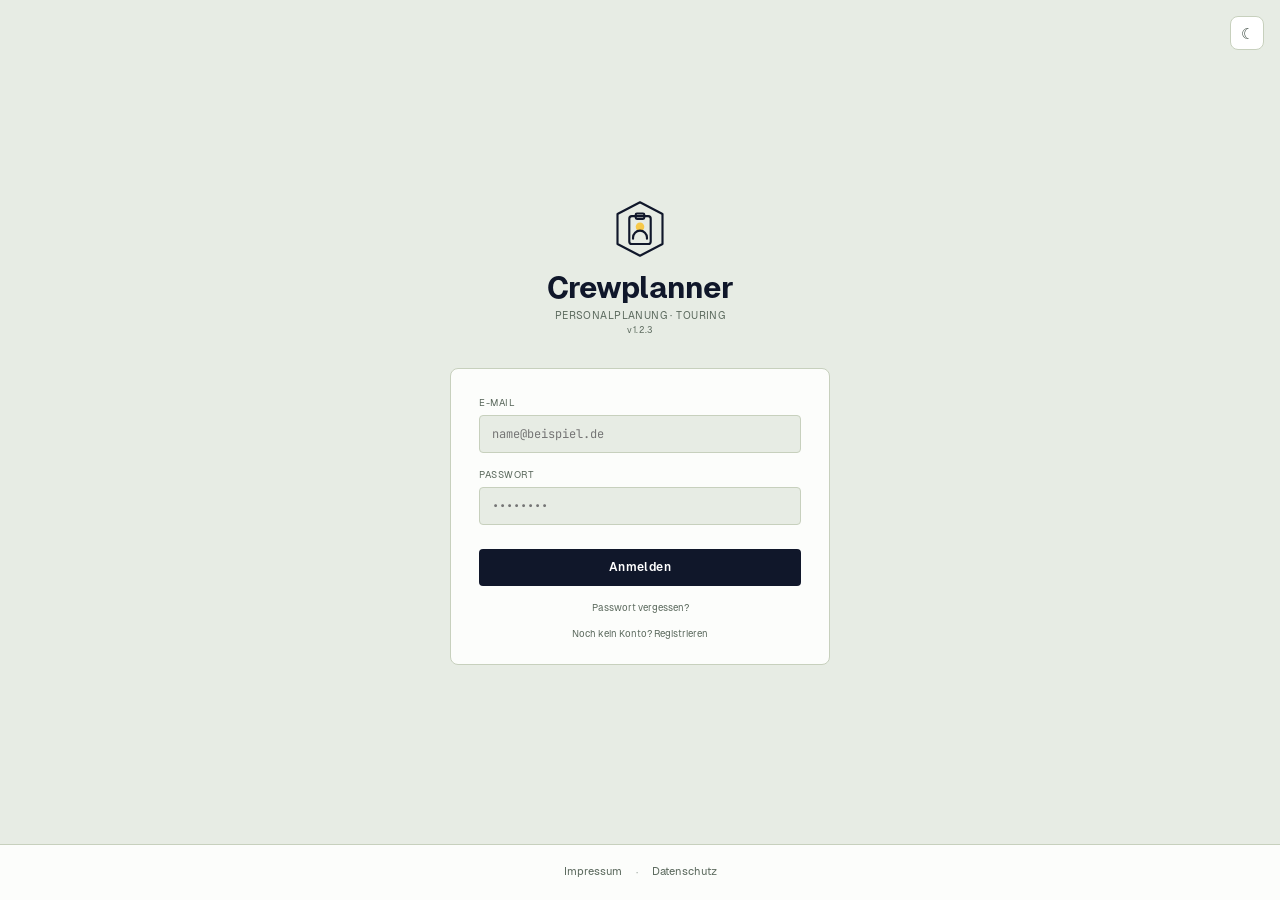
==== commit be0cdd2d: "feat: Konsole – Karte Crew & Positionen (v1.3.0) Co-Authored-By: Claude Sonnet 5.5 <noreply@anthropi" ====
--- a/admin.html
+++ b/admin.html
@@ -17,7 +17,7 @@
 <script>try{var _m=localStorage.getItem('cp_mode');if(_m==='light'||_m==='dark')document.documentElement.dataset.theme=_m;}catch(e){}</script>
 <link rel="icon" type="image/svg+xml" href="favicon.svg">
 <link rel="stylesheet" href="theme.css?v=3">
-<script type="module" src="js/admin-app.js?v=23"></script>
+<script type="module" src="js/admin-app.js?v=24"></script>
 
 <!-- Configure PocketBase URL for auth-bootstrap.js -->
 <script>
@@ -591,6 +591,30 @@
 .tv-sv-warn{display:block;font-size:.82rem;font-weight:500;margin:8px 0}
 .tv-sv-btns{display:flex;gap:8px;justify-content:flex-end;margin-top:14px;flex-wrap:wrap}
 @media(max-width:640px){.tv-cols{grid-template-columns:1fr}.tv-modal{padding:12px}.tv-bar-btns{margin-left:0;width:100%}.tv-bar-btns .btn{flex:1}}
+
+/* ── Karte „Crew & Positionen" (v1.3.0) — Klassen der Module (crew.js/positions.js) ───────── */
+.crewcard { border-left: 3px solid var(--show); }
+.cc-grid { display: grid; grid-template-columns: 1fr 1fr; gap: 16px; margin-top: 12px; }
+@media (max-width: 700px) { .cc-grid { grid-template-columns: 1fr; } }
+.cc-sec { background: var(--bg); border: 1px solid var(--rule); border-radius: 6px; padding: 12px; min-width: 0; }
+.cc-sec h4 { margin: 0 0 8px; font-size: .62rem; text-transform: uppercase; letter-spacing: .12em; font-weight: 600; }
+.cc-crew h4 { color: var(--show); }
+.cc-pos { border-top: 3px solid var(--reise); } .cc-pos h4 { color: var(--reise); }
+.cc-crew { border-top: 3px solid var(--show); }
+.cc-inv { border-top: 3px solid var(--prep); margin-top: 16px; } .cc-inv h4 { color: var(--prep); }
+.cc-btns { display: flex; gap: 8px; flex-wrap: wrap; margin-top: 10px; }
+.crewcard .crew-member { display: grid; grid-template-columns: 10px 1fr auto auto auto; gap: 8px; align-items: center; padding: 5px 4px; font-size: .68rem; border-bottom: 1px solid var(--rule); }
+.crewcard .crew-dot { width: 8px; height: 8px; border-radius: 50%; }
+.crewcard .crew-days { font-size: .58rem; color: var(--muted); }
+.crewcard button.sm, .modal-box button.sm { background: var(--panel2); color: var(--ink); border: 1px solid var(--rule-2); border-radius: 4px; padding: 3px 8px; font-size: .65rem; cursor: pointer; font-family: inherit; }
+.crewcard button.sm.danger { color: var(--warn); }
+.crewcard .sb-pos { display: flex; gap: 10px; align-items: center; padding: 6px 8px; margin-bottom: 4px; background: var(--panel2); border: 1px solid var(--rule); border-left: 3px solid var(--reise); border-radius: 4px; font-size: .68rem; cursor: pointer; }
+.crewcard .sb-pos-short { color: var(--reise); font-weight: 600; text-transform: uppercase; letter-spacing: .08em; font-size: .6rem; flex-shrink: 0; }
+.crewcard .sb-pos-label { color: var(--ink-2); overflow: hidden; text-overflow: ellipsis; white-space: nowrap; flex: 1; min-width: 0; }
+.mi { width: 100%; box-sizing: border-box; background: var(--bg); border: 1px solid var(--rule-2); border-radius: 4px; color: var(--ink); padding: 7px 9px; font-family: inherit; font-size: .7rem; }
+.mi:focus { outline: none; border-color: var(--accent); }
+.modal-box .mbtn.sm { padding: 4px 10px; font-size: .65rem; }
+body.modal-open { overflow: hidden; }
 </style>
 </head>
 <body>
@@ -650,6 +674,37 @@
     <!-- Plan Info + Tools (nur wenn Plan geladen) -->
     <div id="wrkPlanLoaded" style="display:none;">
 
+      <!-- Crew & Positionen (v1.3.0): dieselben Module wie die Touransicht (js/crew.js, positions.js,
+           crewNotify.js, userView.js). Hier steht KEINE eigene Crew-/Positionslogik. -->
+      <div class="tool-card full-width crewcard" id="wrkCrewCard" style="margin-bottom:16px;">
+        <div class="tool-card-title">👥 Crew &amp; Positionen</div>
+        <div class="tool-card-sub">Personen und Positionen dieser Tour, Einladungen und Updates</div>
+        <div class="cc-grid">
+          <div class="cc-sec cc-crew">
+            <h4 id="crewHeading">Crew</h4>
+            <div id="crewList"></div>
+            <div class="cc-btns">
+              <button class="btn btn-green btn-sm" onclick="openImportCrewModal()">＋ Aus Crew-Pool hinzufügen</button>
+              <button class="btn btn-ghost btn-sm" onclick="_crewNewPerson()">＋ Neue Person anlegen</button>
+            </div>
+          </div>
+          <div class="cc-sec cc-pos">
+            <h4>Positionen</h4>
+            <div id="posList"></div>
+            <div class="cc-btns">
+              <button class="btn btn-ghost btn-sm" onclick="openAddPos()">＋ Position</button>
+            </div>
+          </div>
+        </div>
+        <div class="cc-sec cc-inv">
+          <h4>📧 Einladen &amp; Status</h4>
+          <div id="wrkCrewNotify"></div>
+          <div class="cc-btns">
+            <button class="btn btn-primary btn-sm" id="btnUpdateQueue" style="display:none;" onclick="_openUpdateQueueModal()">↻ Updates senden (<span id="updateQueueBadge">0</span>)</button>
+          </div>
+        </div>
+      </div>
+
       <!-- Info -->
       <div class="tool-card full-width" style="margin-bottom:16px;">
         <div class="tool-card-title" id="wrkPlanTitle">Plan</div>
@@ -663,7 +718,7 @@
           <button class="btn btn-ghost btn-sm" onclick="_adminPlanAction('openTourBlock')">▶ Tourblock einfügen</button>
           <button class="btn btn-ghost btn-sm" onclick="_adminPlanAction('openBlockRange')">▶ Bereich → Block</button>
           <button class="btn btn-ghost btn-sm" onclick="_adminPlanAction('openAddDate')">+ Datum hinzufügen</button>
-          <button class="btn btn-ghost btn-sm" onclick="_adminPlanAction('openCrewModal')">👥 Crew &amp; Positionen</button>
+          <button class="btn btn-ghost btn-sm" onclick="_scrollToCrewCard()">👥 Crew &amp; Positionen</button>
         </div>
       </div>
 
@@ -673,13 +728,6 @@
              beim Anlegen fest (Benutzer → + Neues Crew-Mitglied bzw. der Pool-Dialog in der Tour)
              und werden im Verzeichnis unter Benutzer gepflegt. Ein eigenes Nachtrag-Werkzeug
              hätte den Zustand „Name ohne Adresse" nur weiter am Leben gehalten. -->
-
-        <!-- Crew benachrichtigen -->
-        <div class="tool-card">
-          <div class="tool-card-title">Crew benachrichtigen</div>
-          <div class="tool-card-sub">Einladung oder Erinnerung per E-Mail senden</div>
-          <div id="wrkNotifyList"></div>
-        </div>
 
         <!-- Export / Import -->
         <div class="tool-card">
@@ -1062,6 +1110,111 @@
   </div>
 </div>
 
+<!-- v1.3.0: Modale der Crew-Karte (wie index.html; Funktionen kommen aus js/crew.js, positions.js, userView.js) -->
+<div class="modal-bg" id="sharedModal">
+  <div class="modal-box">
+    <div class="modal-title" id="sharedTitle"></div>
+    <div id="sharedBody"></div>
+  </div>
+</div>
+
+<div class="modal-bg" id="crewImportModal" style="z-index:520;">
+  <div class="modal-box" style="width:460px;display:flex;flex-direction:column;max-height:82vh;">
+    <div class="modal-title">Crew-Pool</div>
+    <div style="font-size:.62rem;color:var(--muted);line-height:1.5;margin-bottom:10px;">
+      Anhaken → in diese Tour übernehmen (inkl. E-Mail). Der Pool = alle angelegten Crew-Mitglieder, tourübergreifend.
+    </div>
+    <div style="display:flex;gap:8px;align-items:center;margin-bottom:8px;">
+      <span style="color:var(--muted);font-size:.58rem;letter-spacing:1px;flex:1;">AUSWAHL</span>
+      <button onclick="_importSelectAll(true)" style="background:var(--panel2);color:var(--show);border:1px solid var(--rule-2);border-radius:3px;padding:3px 10px;font-family:inherit;font-size:.6rem;letter-spacing:1px;cursor:pointer;">ALLE</button>
+      <button onclick="_importSelectAll(false)" style="background:var(--panel2);color:var(--warn);border:1px solid var(--rule-2);border-radius:3px;padding:3px 10px;font-family:inherit;font-size:.6rem;letter-spacing:1px;cursor:pointer;">KEINE</button>
+    </div>
+    <div id="crewImportBody" style="overflow-y:auto;flex:1;margin-bottom:12px;padding-right:4px;"></div>
+
+    <!-- Neue Person anlegen — der einzige Weg, auf dem jemand NEU entsteht (neben der Konsole).
+         Schreibt einen Pool-Record (crew_members, plan_id="__pool__") und übernimmt direkt in
+         diese Tour. Die Adresse ist zugleich die Registrierungsfreigabe: users.createRule ist
+         `@collection.crew_members.email ?= email`. -->
+    <button id="newPersonToggle" class="mbtn" style="margin-bottom:10px;" onclick="_showNewPersonForm(true)">+ Neue Person anlegen</button>
+    <div id="newPersonForm" style="display:none;border:1px solid var(--rule-2);border-radius:4px;padding:10px;margin-bottom:10px;">
+      <div style="font-size:.58rem;color:var(--muted);line-height:1.5;margin-bottom:8px;">
+        Landet im globalen Pool (jede Tour kann sie übernehmen) und kommt sofort in diese Tour.
+        <strong>Kein Login-Konto</strong> — das entsteht erst, wenn die Person sich über den Einladungslink anmeldet.
+      </div>
+      <div style="display:flex;gap:6px;flex-wrap:wrap;">
+        <input type="text"  id="npName"  class="mi" placeholder="Vor- und Nachname" style="flex:1 1 100%;font-size:.62rem;padding:5px 8px;">
+        <input type="email" id="npEmail" class="mi" placeholder="name@beispiel.de" style="flex:1 1 60%;font-size:.62rem;padding:5px 8px;"
+               onkeydown="if(event.key==='Enter')createAndTakeCrew()">
+        <select id="npRole" class="mi" style="flex:1;font-size:.62rem;padding:5px 8px;">
+          <option value="crew">Crew</option>
+          <option value="booker">Booker</option>
+          <option value="manager">Manager</option>
+        </select>
+      </div>
+      <div style="display:flex;gap:6px;margin-top:8px;">
+        <button class="mbtn primary sm" onclick="createAndTakeCrew()">Anlegen &amp; übernehmen</button>
+        <button class="mbtn sm" onclick="_showNewPersonForm(false)">Abbrechen</button>
+      </div>
+    </div>
+
+    <div class="mactions">
+      <button class="mbtn" onclick="_closeImportCrew()">Abbrechen</button>
+      <button class="mbtn primary" onclick="confirmImportCrew()">Übernehmen</button>
+    </div>
+  </div>
+</div>
+
+<div id="crewUpdateModal" style="display:none;position:fixed;inset:0;z-index:500;background:rgba(0,0,0,.7);align-items:center;justify-content:center;">
+  <!-- ⚠️ Flex-SPALTE mit min-height:0 am Inhalt — nicht wieder auf feste Höhen umbauen.
+       Vorher hatte die Box max-height:80vh MIT overflow:hidden und der Inhalt zusätzlich
+       max-height:60vh. Mit Kopfzeile, Auswahlzeile und Fußzeile überschritt das die Boxhöhe:
+       Der Sende-Knopf wurde abgeschnitten, und weil die Box `hidden` war, kam man auch nicht
+       mehr heran — bei vielen Terminen war das Fenster damit unbedienbar.
+       `min-height:0` ist der entscheidende Teil: Ohne das schrumpft ein Flex-Kind nicht unter
+       seine Inhaltshöhe, und der Bereich scrollt nicht. -->
+  <div style="background:var(--panel2);border:1px solid var(--accent);padding:24px;max-width:520px;width:90%;max-height:85vh;display:flex;flex-direction:column;font-family:var(--mono);">
+    <div style="display:flex;justify-content:space-between;align-items:center;margin-bottom:10px;flex-shrink:0;">
+      <span style="color:var(--accent);letter-spacing:2px;font-size:.75rem;">AUSSTEHENDE UPDATES</span>
+      <span style="cursor:pointer;color:var(--muted);" onclick="_closeUpdateQueueModal()">✕</span>
+    </div>
+    <div style="display:flex;gap:8px;align-items:center;margin-bottom:10px;flex-shrink:0;flex-wrap:wrap;">
+      <span style="color:var(--muted);font-size:.6rem;letter-spacing:1px;flex:1;">AUSWAHL</span>
+      <button onclick="_queueSelectAll(true)" style="background:var(--panel2);color:var(--show);border:1px solid var(--rule-2);border-radius:3px;padding:3px 10px;font-family:inherit;font-size:.62rem;letter-spacing:1px;cursor:pointer;">ALLE</button>
+      <button onclick="_queueSelectAll(false)" style="background:var(--panel2);color:var(--warn);border:1px solid var(--rule-2);border-radius:3px;padding:3px 10px;font-family:inherit;font-size:.62rem;letter-spacing:1px;cursor:pointer;">KEINE</button>
+      <button onclick="_clearUpdateQueue()" style="background:var(--panel2);color:var(--warn);border:1px solid var(--rule-2);border-radius:3px;padding:3px 10px;font-family:inherit;font-size:.62rem;letter-spacing:1px;cursor:pointer;">QUEUE LEEREN</button>
+    </div>
+    <div id="crewUpdateModalBody" style="flex:1;min-height:0;overflow-y:auto;overscroll-behavior:contain;margin-bottom:12px;padding-right:4px;"></div>
+    <div style="margin-top:16px;text-align:right;flex-shrink:0;">
+      <button id="btnSendUpdates" onclick="_sendSelectedUpdates()" style="background:var(--accent);color:var(--on-accent);border:none;padding:8px 16px;cursor:pointer;font-family:var(--mono);letter-spacing:1px;font-size:.7rem;">AUSWAHL SENDEN (0) →</button>
+    </div>
+  </div>
+</div>
+
+<div id="updatePreviewModal" style="display:none;position:fixed;inset:0;z-index:600;background:rgba(0,0,0,.75);align-items:center;justify-content:center;">
+  <!-- ⚠️ Flex-Spalte mit begrenzter Höhe. Vorher hatte diese Box WEDER max-height NOCH
+       overflow: Bei vielen Terminen wuchs sie über den Bildschirm hinaus, und weil das
+       Overlay mittig zentriert, ragte sie oben und unten heraus — nicht scrollbar, die
+       Knöpfe nicht erreichbar. Dasselbe Muster wie beim Warteschlangen-Fenster (v0.9.3),
+       nur wurde dieses hier übersehen. `min-height:0` am Inhalt ist der entscheidende Teil. -->
+  <div style="background:var(--panel2);border:1px solid var(--accent);padding:24px;max-width:520px;width:90%;max-height:85vh;display:flex;flex-direction:column;font-family:var(--mono);">
+    <div style="display:flex;justify-content:space-between;align-items:center;margin-bottom:12px;flex-shrink:0;">
+      <span style="color:var(--accent);letter-spacing:2px;font-size:.75rem;">📧 E-MAIL-VORSCHAU</span>
+      <span style="cursor:pointer;color:var(--muted);" onclick="_updatePreviewCancel()">✕</span>
+    </div>
+    <div id="updatePreviewBody" style="flex:1;min-height:0;overflow-y:auto;font-size:.7rem;color:var(--ink-2);line-height:1.6;"></div>
+    <div style="margin-top:12px;flex-shrink:0;">
+      <label style="display:block;font-size:.58rem;color:var(--muted);letter-spacing:1px;margin-bottom:4px;">PERSÖNLICHE NACHRICHT (optional)</label>
+      <textarea id="updatePreviewText" rows="3" placeholder="Text, der in der E-Mail oben hervorgehoben wird…" style="resize:vertical;width:100%;background:var(--on-accent);border:1px solid var(--rule-2);border-radius:3px;color:var(--ink);padding:8px;font-family:var(--mono);font-size:.66rem;box-sizing:border-box;"></textarea>
+    </div>
+    <div style="margin-top:14px;display:flex;gap:8px;justify-content:flex-end;flex-shrink:0;flex-wrap:wrap;">
+      <button onclick="_updatePreviewCancel()" style="background:var(--panel2);color:var(--ink-2);border:1px solid var(--rule-2);border-radius:3px;padding:7px 14px;font-family:inherit;font-size:.66rem;cursor:pointer;">Abbrechen</button>
+      <button onclick="_updatePreviewSkip()" style="background:var(--panel2);color:var(--accent);border:1px solid var(--rule-2);border-radius:3px;padding:7px 14px;font-family:inherit;font-size:.66rem;cursor:pointer;">Überspringen</button>
+      <button onclick="_updatePreviewSend()" style="background:var(--accent);color:var(--on-accent);border:none;border-radius:3px;padding:7px 16px;font-family:inherit;font-size:.66rem;font-weight:bold;letter-spacing:1px;cursor:pointer;">Senden →</button>
+    </div>
+  </div>
+</div>
+
+<div id="toast" style="position:fixed;bottom:22px;right:22px;padding:8px 16px;border-radius:5px;font-size:.7rem;color:#fff;z-index:9999;opacity:0;transition:opacity .3s;pointer-events:none;"></div>
 <div class="toast" id="adminToast"></div>
 
 <script>
@@ -1528,7 +1681,7 @@
   if (!pbId || !sel || ![...sel.options].some(o => o.value === pbId)) return;
   sel.value = pbId;
   await loadSelectedPlan();
-  const card = document.getElementById('wrkCrewCard') || document.getElementById('wrkNotifyList');
+  const card = document.getElementById('wrkCrewCard');
   if (card && card.scrollIntoView) card.scrollIntoView({ block: 'start' });
 }
 
@@ -1618,7 +1771,7 @@
     document.getElementById('wrkInfoCrew').textContent = crew.length;
     document.getElementById('wrkInfoPos').textContent = POSITIONS.length;
 
-    renderAdminNotify();
+    _crewCardInit();
 
     // Gespeicherten View-Link anzeigen
     if (plan.view_token) {
@@ -1634,6 +1787,37 @@
     errEl.textContent = 'Fehler: ' + e.message;
     errEl.style.display = 'block';
   }
+}
+
+// v1.3.0: Karte „Crew & Positionen“. Alles Rendern/Schreiben passiert in den Modulen
+// (window.renderCrew u. a. aus js/admin-app.js); hier nur Anzeige nachziehen und scrollen.
+function _crewCardRefresh() {
+  // Konsolen-Werte (PDF, ICS, Export) aus dem aktuellen State, damit sie nach Änderungen stimmen.
+  if (_wrkPlanData && window.consolePlanSnapshot) {
+    _wrkPlanData = window.consolePlanSnapshot();
+    TOUR_DATES = _wrkPlanData.tourDates || [];  POSITIONS = _wrkPlanData.positions || [];
+    crew = _wrkPlanData.crew || [];  assignments = _wrkPlanData.assignments || {};  defaultCrew = _wrkPlanData.defaultCrew || {};
+    const c = document.getElementById('wrkInfoCrew'); if (c) c.textContent = crew.length;
+    const p = document.getElementById('wrkInfoPos');  if (p) p.textContent = POSITIONS.length;
+  }
+  if (window.renderCrewNotifyInto) window.renderCrewNotifyInto('wrkCrewNotify');
+  if (window._updateCrewUpdateBar) window._updateCrewUpdateBar();
+}
+window._crewCardRefresh = _crewCardRefresh;
+
+function _crewCardInit() {
+  // erster Aufruf nach dem Laden: Liste der Karte füllen (renderCrew löst danach _crewCardRefresh aus)
+  if (window.renderCrew) window.renderCrew();
+}
+
+async function _crewNewPerson() {
+  await window.openImportCrewModal();
+  window._showNewPersonForm(true);
+}
+
+function _scrollToCrewCard() {
+  const card = document.getElementById('wrkCrewCard');
+  if (card && card.scrollIntoView) card.scrollIntoView({ block: 'start', behavior: 'smooth' });
 }
 
 // ── Werkzeuge: Crew benachrichtigen ───────────────────────────────────────────
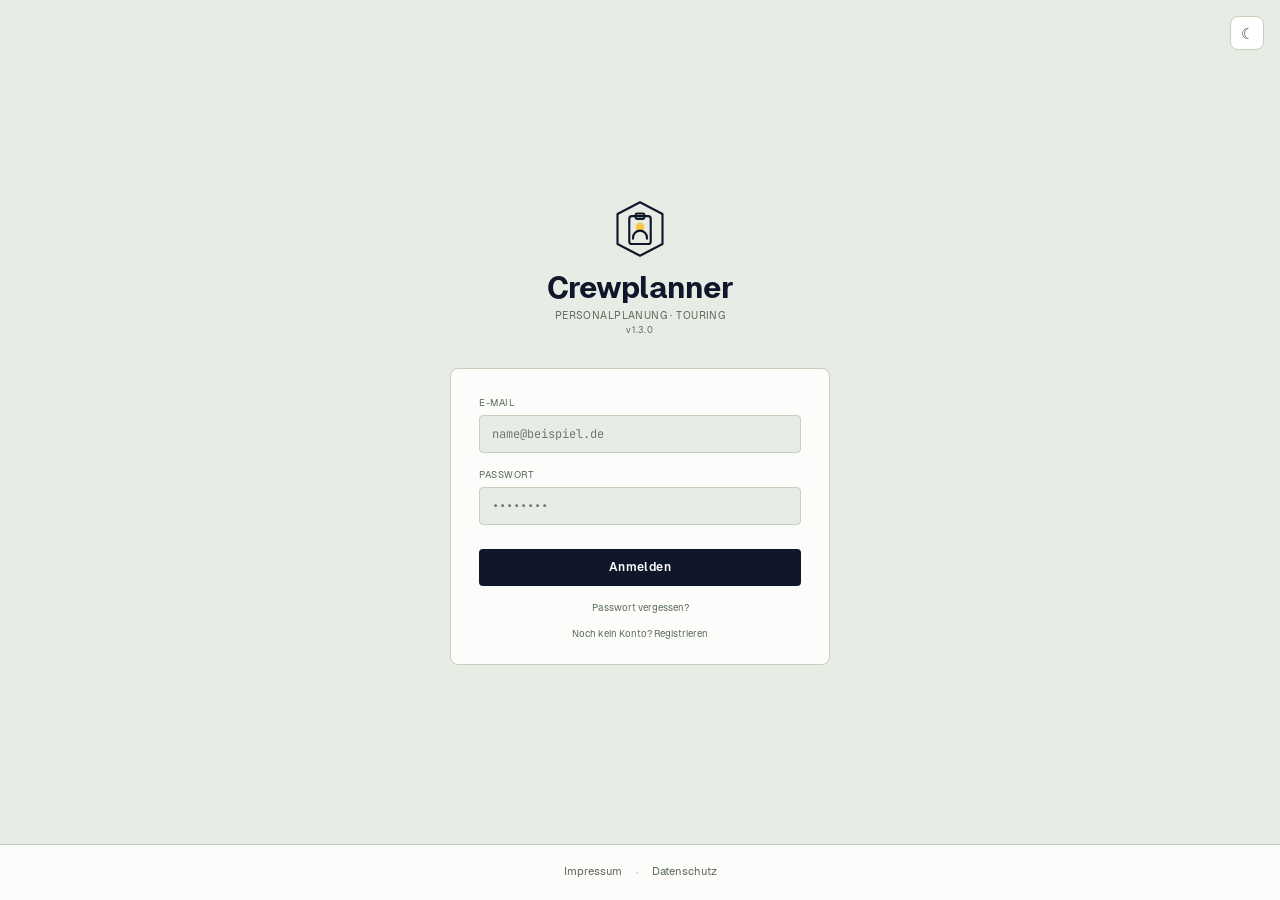
==== commit 5f5fc920: "v1.3.0 — Crew & Positionen in der Konsole Co-Authored-By: Claude Sonnet 5.5 <noreply@anthropic.com>" ====
--- a/admin.html
+++ b/admin.html
@@ -17,7 +17,7 @@
 <script>try{var _m=localStorage.getItem('cp_mode');if(_m==='light'||_m==='dark')document.documentElement.dataset.theme=_m;}catch(e){}</script>
 <link rel="icon" type="image/svg+xml" href="favicon.svg">
 <link rel="stylesheet" href="theme.css?v=3">
-<script type="module" src="js/admin-app.js?v=24"></script>
+<script type="module" src="js/admin-app.js?v=25"></script>
 
 <!-- Configure PocketBase URL for auth-bootstrap.js -->
 <script>
@@ -430,16 +430,6 @@
   text-transform: uppercase;
   letter-spacing: .06em;
   margin-top: 2px;
-}
-
-.crew-notify-row {
-  display: flex;
-  align-items: center;
-  gap: 8px;
-  margin-bottom: 8px;
-  padding: 6px 8px;
-  background: var(--panel2);
-  border-radius: 4px;
 }
 
 .logo-preview-row {
@@ -630,7 +620,7 @@
     </svg>
     <h1>Crewplanner</h1>
     <span class="badge" id="consoleBadge">Konsole</span>
-    <span style="font-size:.55rem;color:var(--muted);letter-spacing:.08em;margin-left:8px;">v1.2.3</span>
+    <span style="font-size:.55rem;color:var(--muted);letter-spacing:.08em;margin-left:8px;">v1.3.0</span>
   </div>
   <div class="header-actions">
     <button class="theme-toggle" id="themeToggle" onclick="toggleTheme()" title="Hell/Dunkel umschalten" aria-label="Hell/Dunkel umschalten">☾</button>
@@ -1002,10 +992,10 @@
 <!-- TOURVERGLEICH: Tagestafel -->
 <div id="tvMenu" class="tv-menu" style="display:none"></div>
 <div class="modal-bg" id="tvSaveModal">
-  <div class="modal-box tv-modal tv-savebox"><div id="tvSaveBody"></div></div>
+  <div class="modal-box tv-modal tv-savebox" style="max-height:92vh;overflow-y:auto"><div id="tvSaveBody"></div></div>
 </div>
 <div class="modal-bg" id="tvDayModal">
-  <div class="modal-box tv-modal"><div id="tvDayBody"></div></div>
+  <div class="modal-box tv-modal" style="max-height:92vh;overflow-y:auto"><div id="tvDayBody"></div></div>
 </div>
 
 <!-- PDF MODAL -->
@@ -1069,34 +1059,6 @@
     <div class="mactions">
       <button class="mbtn" onclick="closeModal('calModal')">Abbrechen</button>
       <button class="mbtn primary" onclick="adminGenerateICS()">⬇ .ics herunterladen</button>
-    </div>
-  </div>
-</div>
-
-<!-- E-Mail-Vorschau (vor dem Senden) -->
-<div class="modal-bg" id="emailPreviewModal">
-  <div class="modal-box" style="width:520px;max-width:94vw;">
-    <div class="modal-title">📧 E-Mail-Vorschau</div>
-    <div id="emailPreviewBody" style="font-size:.7rem;color:var(--ink);line-height:1.6;"></div>
-    <div class="mf" style="margin-top:14px;">
-      <label class="ml">Persönliche Nachricht (optional)</label>
-      <textarea id="emailPreviewText" rows="4" class="mi" placeholder="Text, der in der E-Mail oben hervorgehoben wird…" style="resize:vertical;width:100%;font-family:var(--mono);"></textarea>
-    </div>
-    <div class="mactions">
-      <button class="mbtn" onclick="closeModal('emailPreviewModal')">Abbrechen</button>
-      <button class="mbtn primary" onclick="confirmEmailSend()">Senden →</button>
-    </div>
-  </div>
-</div>
-
-<!-- Absage: Slot-Auswahl -->
-<div class="modal-bg" id="cancelSelectModal">
-  <div class="modal-box" style="width:480px;max-width:94vw;">
-    <div class="modal-title">✕ Einsätze absagen</div>
-    <div id="cancelSelectBody" style="font-size:.7rem;color:var(--ink);line-height:1.6;max-height:50vh;overflow-y:auto;"></div>
-    <div class="mactions">
-      <button class="mbtn" onclick="closeModal('cancelSelectModal')">Abbrechen</button>
-      <button class="mbtn primary" onclick="cancelSelectNext()">Weiter zur Vorschau →</button>
     </div>
   </div>
 </div>
@@ -1820,258 +1782,7 @@
   if (card && card.scrollIntoView) card.scrollIntoView({ block: 'start', behavior: 'smooth' });
 }
 
-// ── Werkzeuge: Crew benachrichtigen ───────────────────────────────────────────
-function renderAdminNotify() {
-  const container = document.getElementById('wrkNotifyList');
-  if (!crew.length) {
-    container.innerHTML = '<div style="font-size:.65rem;color:var(--muted);">Keine Crew-Mitglieder in diesem Plan.</div>';
-    return;
-  }
-  container.innerHTML = crew.map((name, i) => {
-    const meta = _wrkCrewMeta[name] || {};
-    const email = meta.email || '';
-    const dot = CREW_COLORS[i % CREW_COLORS.length];
-    let proposed = 0, confirmed = 0;
-    Object.values(_wrkAssignmentStatuses).forEach(day => {
-      Object.values(day).forEach(s => {
-        if (s.crewName === name) {
-          if (s.status === 'proposed') proposed++;
-          if (s.status === 'confirmed') confirmed++;
-        }
-      });
-    });
-    const emailInfo = email
-      ? `<span style="color:var(--muted);font-size:.58rem;">${esc(email)}</span>`
-      : `<span style="color:var(--warn);font-size:.58rem;">Keine E-Mail</span>`;
-    return `<div class="crew-notify-row">
-      <div style="width:7px;height:7px;border-radius:50%;background:${dot};flex-shrink:0;"></div>
-      <div style="flex:1;min-width:0;">
-        <div style="font-size:.65rem;">${esc(name)}</div>
-        ${emailInfo}
-      </div>
-      <span style="font-size:.58rem;color:var(--muted);white-space:nowrap;">${proposed}⏳ ${confirmed}✓</span>
-      <button class="btn btn-ghost btn-sm" ${!email?'disabled':''} data-crew="${esc(name)}" onclick="sendAdminInvite(this.dataset.crew)">Einladung</button>
-      <button class="btn btn-ghost btn-sm" ${!email?'disabled':''} data-crew="${esc(name)}" onclick="sendAdminEmail(this.dataset.crew,'reminder')">Erinnerung</button>
-      <button class="btn btn-ghost btn-sm" ${!email?'disabled':''} data-crew="${esc(name)}" onclick="sendAdminUpdate(this.dataset.crew)">Update</button>
-      <button class="btn btn-ghost btn-sm" ${(!email||(proposed+confirmed)===0)?'disabled':''} data-crew="${esc(name)}" onclick="openAdminCancellation(this.dataset.crew)" style="color:var(--warn);">Absage</button>
-    </div>`;
-  }).join('');
-}
-
-// ── E-Mail-Vorschau (Freitext vor dem Senden) ─────────────────────────────────
-let _emailSender = null; // Closure: (customText) => Promise
-
 function _fmtDateDE(iso){ const p=String(iso||'').split('-'); return (p.length===3&&p[0].length===4)?(p[2].substring(0,2)+'.'+p[1]+'.'+p[0]):iso; }
-
-function _slotTableHtml(slots){
-  if (!slots.length) return '';
-  const rows = slots.map(s => `<tr><td style="padding:4px 8px;border-bottom:1px solid var(--rule);">${_fmtDateDE(s.date)}</td><td style="padding:4px 8px;border-bottom:1px solid var(--rule);">${esc(s.posLabel)}</td></tr>`).join('');
-  return `<table style="width:100%;border-collapse:collapse;margin-top:6px;font-size:.62rem;color:var(--ink-2);">${rows}</table>`;
-}
-
-// opts: { type, crewName, email, subject, intro, slots, sender }
-function openEmailPreview(opts) {
-  _emailSender = opts.sender;
-  document.getElementById('emailPreviewBody').innerHTML =
-    `<div><strong style="color:var(--ink-2);">An:</strong> ${esc(opts.email)}</div>
-     <div><strong style="color:var(--ink-2);">Betreff:</strong> ${esc(opts.subject)}</div>
-     <div style="margin-top:8px;color:var(--ink-2);">${opts.intro}</div>
-     ${_slotTableHtml(opts.slots || [])}`;
-  document.getElementById('emailPreviewText').value = '';
-  openModal('emailPreviewModal');
-  setTimeout(() => document.getElementById('emailPreviewText')?.focus(), 50);
-}
-
-async function confirmEmailSend() {
-  if (!_emailSender) { closeModal('emailPreviewModal'); return; }
-  const customText = document.getElementById('emailPreviewText').value.trim();
-  const sender = _emailSender;
-  _emailSender = null;
-  closeModal('emailPreviewModal');
-  try { await sender(customText); }
-  catch(e) { adminToast('Fehler: ' + e.message, 'var(--warn)'); }
-}
-
-function sendAdminEmail(crewName, type) {
-  const meta = _wrkCrewMeta[crewName];
-  if (!meta?.email) { adminToast('Keine E-Mail-Adresse', 'var(--warn)'); return; }
-  const label = type === 'invite' ? 'Einladung' : 'Erinnerung';
-  openEmailPreview({
-    type, crewName, email: meta.email,
-    subject: (type === 'invite' ? 'CREW INVITE · ' : 'REMINDER · ') + _wrkPlanName,
-    intro: type === 'invite'
-      ? `Einladung zu <strong>${esc(_wrkPlanName)}</strong> — Crew bestätigt ihre Einsätze in der App.`
-      : `Erinnerung, ausstehende Einsätze für <strong>${esc(_wrkPlanName)}</strong> zu bestätigen.`,
-    sender: async (customText) => {
-      await notify({ type, planId: _wrkPbPlanId, crewName, crewEmail: meta.email,
-                     planName: _wrkPlanName, appUrl: 'https://crewplanner.nyxlightwork.de',
-                     ...(customText ? { customMessage: customText } : {}) });
-      adminToast(`${label} gesendet an ${crewName} ✓`, 'var(--show)');
-    }
-  });
-}
-
-// Einladung: EINE Mail mit ALLEN eingeplanten Terminen der Person + legt proposed-Records an.
-function sendAdminInvite(crewName) {
-  const meta = _wrkCrewMeta[crewName];
-  if (!meta?.email) { adminToast('Keine E-Mail-Adresse', 'var(--warn)'); return; }
-  const _pos    = (typeof POSITIONS   !== 'undefined' ? POSITIONS   : []);
-  const _dates  = (typeof TOUR_DATES  !== 'undefined' ? TOUR_DATES  : []);
-  const _assign = (typeof assignments !== 'undefined' ? assignments : {});
-  const _def    = (typeof defaultCrew !== 'undefined' ? defaultCrew : {});
-  // Alle eingeplanten Slots (assignments-Override ODER defaultCrew), ohne bereits bestätigte.
-  const slots = [];
-  _dates.forEach(d => {
-    _pos.forEach(p => {
-      const ov  = (_assign[d.date] || {})[p.id];
-      const eff = (ov === '' || ov === null || ov === undefined) ? (_def[p.id] || '') : ov;
-      if (eff !== crewName) return;
-      const si = (_wrkAssignmentStatuses[d.date] || {})[p.id];
-      if (si && si.status === 'confirmed') return;   // schon bestätigt → nicht erneut anfragen
-      slots.push({ date: d.date, posId: p.id, posLabel: p.label || p.id, hasRecord: !!si });
-    });
-  });
-  if (!slots.length) { adminToast(`${crewName}: Keine eingeplanten Termine`, 'var(--accent)'); return; }
-  openEmailPreview({
-    type: 'invite', crewName, email: meta.email,
-    subject: 'CREW INVITE · ' + _wrkPlanName,
-    intro: `Einladung zu <strong>${esc(_wrkPlanName)}</strong> — bitte bestätige deine ${slots.length} Einsätze:`,
-    slots,
-    sender: async (customText) => {
-      // proposed-Records für neue Slots (proposed_by:'bulk' → Hook unterdrückt per-Slot-Mail)
-      //
-      // Das Anlegen wird von pb.js gedrosselt (max. 18 Anlagen pro 5 Sekunden — die
-      // PocketBase-Regel `*:create` erlaubt 20). Bei einer neu eingeplanten Person mit vielen
-      // Terminen dauert das deshalb spürbar; ohne Rückmeldung sähe es aus, als hinge das
-      // Fenster. Genau so war es gemeldet worden — nur mit „Too many requests" statt Warten.
-      // EIN Aufruf (v0.11.0). Vorher: eine Anlage pro Termin, dann die Mail — genau der
-      // Weg, der bei 25 Terminen in die Mengengrenze lief (20 Anlagen pro 5 Sekunden) und
-      // auf halber Strecke stehenbleiben konnte.
-      await notify({
-        type: 'invite', planId: _wrkPbPlanId, crewName, crewEmail: meta.email,
-        planName: _wrkPlanName,
-        slots: slots.filter(s => !s.hasRecord)
-                    .map(s => ({ date: s.date, posId: s.posId, posLabel: s.posLabel })),
-        mailSlots: slots.map(s => ({ date: s.date, posLabel: s.posLabel })),
-        ...(customText ? { customMessage: customText } : {})
-      });
-      adminToast(`Einladung gesendet an ${crewName} ✓ (${slots.length} Termine)`, 'var(--show)');
-    }
-  });
-}
-
-function sendAdminUpdate(crewName) {
-  const meta = _wrkCrewMeta[crewName];
-  if (!meta?.email) { adminToast('Keine E-Mail-Adresse', 'var(--warn)'); return; }
-  const slots = [];
-  Object.entries(_wrkAssignmentStatuses).forEach(([date, positions]) => {
-    Object.entries(positions).forEach(([posId, si]) => {
-      if (si.crewName !== crewName || si.status !== 'confirmed') return;
-      const pos = (typeof POSITIONS !== 'undefined' ? POSITIONS : []).find(p => p.id === posId);
-      slots.push({ date, posLabel: pos?.label || posId, changes: ['Plan wurde aktualisiert'] });
-    });
-  });
-  if (!slots.length) { adminToast(`${crewName}: Keine bestätigten Einsätze`, 'var(--accent)'); return; }
-  openEmailPreview({
-    type: 'update', crewName, email: meta.email,
-    subject: 'ÄNDERUNG · ' + _wrkPlanName,
-    intro: `${slots.length} aktualisierte Einsätze — Crew bestätigt erneut.`,
-    slots,
-    sender: async (customText) => {
-      await notify({ type: 'update', planId: _wrkPbPlanId, crewName, crewEmail: meta.email,
-                     planName: _wrkPlanName, mailSlots: slots,
-                     ...(customText ? { customMessage: customText } : {}) });
-      adminToast(`Update gesendet an ${crewName} ✓`, 'var(--show)');
-    }
-  });
-}
-
-// ── Absage: Slot-Auswahl → Vorschau → Senden + Status-Records löschen ─────────
-function openAdminCancellation(crewName) {
-  const meta = _wrkCrewMeta[crewName];
-  if (!meta?.email) { adminToast('Keine E-Mail-Adresse', 'var(--warn)'); return; }
-  const slots = [];
-  Object.entries(_wrkAssignmentStatuses).forEach(([date, positions]) => {
-    Object.entries(positions).forEach(([posId, si]) => {
-      if (si.crewName !== crewName) return;
-      if (si.status !== 'confirmed' && si.status !== 'proposed') return;
-      const pos = (typeof POSITIONS !== 'undefined' ? POSITIONS : []).find(p => p.id === posId);
-      slots.push({ date, posId, posLabel: pos?.label || posId, status: si.status });
-    });
-  });
-  slots.sort((a, b) => a.date.localeCompare(b.date));
-  // Bewusst KEIN Early-Return bei leerer Liste (v0.29.3): wurde die Zuweisung bereits
-  // entfernt (Status-Record existiert nicht mehr — z.B. Manager hat vorher schon über
-  // „Nicht besetzt" gelöscht), gibt es HIER nichts mehr zu erkennen. Trotzdem soll der
-  // Manager die Absage nachträglich manuell verschicken können → Modal öffnet immer,
-  // mit Hinweis + manuellem Eintrag statt stillem „Keine Einsätze"-Toast-Abbruch.
-  const emptyNote = slots.length ? '' :
-    `<div style="color:var(--muted);margin-bottom:10px;line-height:1.5;">Keine aktive Zuweisung gefunden (z.B. weil sie schon entfernt wurde, bevor die Absage verschickt wurde). Trag den Termin unten manuell nach, um trotzdem eine Absage-Mail zu schicken.</div>`;
-  document.getElementById('cancelSelectBody').innerHTML =
-    `<div style="margin-bottom:10px;color:var(--ink-2);">Welche Einsätze von <strong>${esc(crewName)}</strong> absagen?</div>` +
-    emptyNote +
-    slots.map((s, i) => `<label style="display:flex;align-items:center;gap:9px;padding:6px 0;border-bottom:1px solid var(--rule);cursor:pointer;">
-      <input type="checkbox" id="cxl_${i}" data-date="${s.date}" data-pos="${s.posId}" data-label="${esc(s.posLabel)}" checked style="width:15px;height:15px;accent-color:var(--warn);">
-      <span style="flex:1;">${_fmtDateDE(s.date)} · ${esc(s.posLabel)} <span style="color:var(--muted);">${s.status === 'confirmed' ? '✓' : '⏳'}</span></span>
-    </label>`).join('') +
-    `<div id="cxlManualRows"></div>
-     <div style="display:flex;gap:6px;margin-top:12px;align-items:center;flex-wrap:wrap;">
-       <input type="date" id="cxlManualDate" class="tool-input" style="flex:1;min-width:130px;">
-       <input type="text" id="cxlManualPos" class="tool-input" placeholder="Position / Hinweis (optional)" style="flex:1;min-width:160px;">
-       <button class="btn btn-ghost btn-sm" onclick="cxlAddManual()">+ Termin manuell hinzufügen</button>
-     </div>`;
-  _cancelCrewName = crewName; _cancelEmail = meta.email;
-  openModal('cancelSelectModal');
-}
-let _cancelCrewName = '', _cancelEmail = '', _cxlManualIdx = 0;
-
-// Manuellen Termin zur Absage-Auswahl hinzufügen (v0.29.3) — für bereits entfernte
-// Zuweisungen ohne PB-Record mehr. Erzeugt dieselbe Checkbox-Struktur, die
-// cancelSelectNext() ohnehin generisch über #cancelSelectBody ausliest.
-function cxlAddManual() {
-  const dateEl = document.getElementById('cxlManualDate');
-  const posEl = document.getElementById('cxlManualPos');
-  const date = dateEl.value;
-  if (!date) { adminToast('Bitte zuerst ein Datum wählen', 'var(--warn)'); return; }
-  const label = posEl.value.trim() || 'Termin';
-  const i = 'm' + (_cxlManualIdx++);
-  const row = document.createElement('label');
-  row.style.cssText = 'display:flex;align-items:center;gap:9px;padding:6px 0;border-bottom:1px solid var(--rule);cursor:pointer;';
-  row.innerHTML = `<input type="checkbox" id="cxl_${i}" data-date="${date}" data-pos="manual_${i}" data-label="${esc(label)}" checked style="width:15px;height:15px;accent-color:var(--warn);">
-    <span style="flex:1;">${_fmtDateDE(date)} · ${esc(label)} <span style="color:var(--muted);">(manuell)</span></span>`;
-  document.getElementById('cxlManualRows').appendChild(row);
-  dateEl.value = ''; posEl.value = '';
-}
-
-function cancelSelectNext() {
-  const chosen = Array.from(document.querySelectorAll('#cancelSelectBody input[type=checkbox]'))
-    .filter(cb => cb.checked)
-    .map(cb => ({ date: cb.dataset.date, posId: cb.dataset.pos, posLabel: cb.dataset.label }));
-  if (!chosen.length) { adminToast('Nichts ausgewählt', 'var(--muted)'); return; }
-  closeModal('cancelSelectModal');
-  const crewName = _cancelCrewName, email = _cancelEmail;
-  openEmailPreview({
-    type: 'cancellation', crewName, email,
-    subject: 'PLAN UPDATE · ' + _wrkPlanName,
-    intro: `${chosen.length} Einsätze werden aus dem Plan entfernt und ${esc(crewName)} per E-Mail informiert.`,
-    slots: chosen,
-    sender: async (customText) => {
-      // Löschen UND Absage-Mail in einer Transaktion (v0.11.0). Vorher lief eine
-      // Löschschleife vorweg: brach sie ab, war die Hälfte der Einsätze weg und die Absage
-      // nie verschickt — die Person stand ohne Termine da, ohne es zu erfahren.
-      await notify({
-        type: 'cancellation', planId: _wrkPbPlanId, crewName, crewEmail: email,
-        planName: _wrkPlanName,
-        removeSlots: chosen.map(s => ({ date: s.date, posId: s.posId, posLabel: s.posLabel })),
-        ...(customText ? { customMessage: customText } : {})
-      });
-      for (const s of chosen)
-        if (_wrkAssignmentStatuses[s.date]) delete _wrkAssignmentStatuses[s.date][s.posId];
-      adminToast(`Absage gesendet an ${crewName} ✓`, 'var(--show)');
-      renderAdminNotify();
-    }
-  });
-}
 
 // ── Werkzeuge: JSON Export / Import ───────────────────────────────────────────
 function exportAdminPlanJSON() {
@@ -2104,7 +1815,7 @@
     document.getElementById('wrkInfoDates').textContent = TOUR_DATES.length;
     document.getElementById('wrkInfoCrew').textContent = crew.length;
     document.getElementById('wrkInfoPos').textContent = POSITIONS.length;
-    renderAdminNotify();
+    if (window._crewCardRefresh) window._crewCardRefresh();
     adminToast('Import gespeichert ✓', 'var(--show)');
   } catch(e) {
     adminToast('Fehler: ' + e.message, 'var(--warn)');
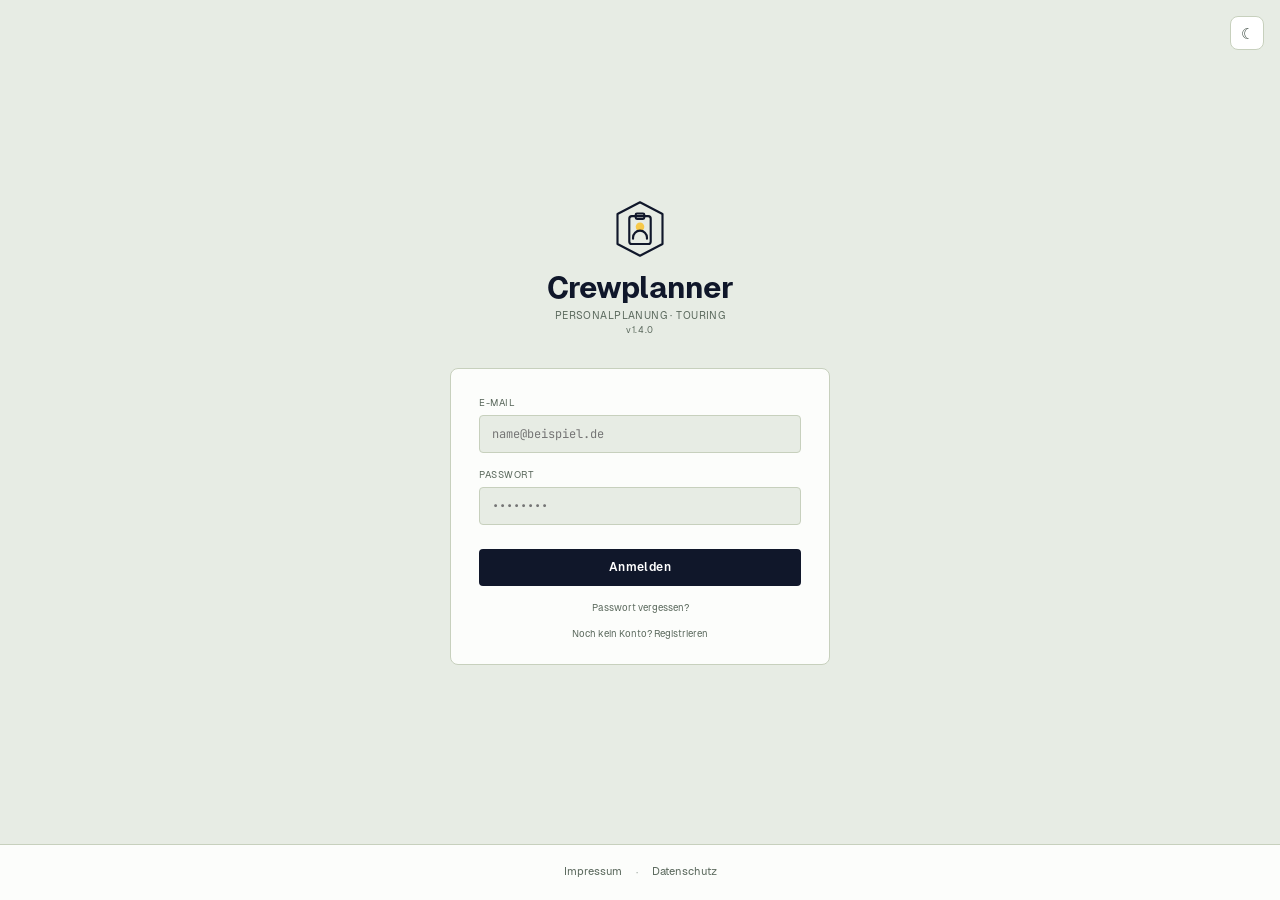
==== commit 1c2f0c39: "v1.4.0 — Vorläufig vormerken = reine Information Co-Authored-By: Claude Sonnet 5.5 <noreply@anthropi" ====
--- a/admin.html
+++ b/admin.html
@@ -17,7 +17,7 @@
 <script>try{var _m=localStorage.getItem('cp_mode');if(_m==='light'||_m==='dark')document.documentElement.dataset.theme=_m;}catch(e){}</script>
 <link rel="icon" type="image/svg+xml" href="favicon.svg">
 <link rel="stylesheet" href="theme.css?v=3">
-<script type="module" src="js/admin-app.js?v=25"></script>
+<script type="module" src="js/admin-app.js?v=27"></script>
 
 <!-- Configure PocketBase URL for auth-bootstrap.js -->
 <script>
@@ -620,7 +620,7 @@
     </svg>
     <h1>Crewplanner</h1>
     <span class="badge" id="consoleBadge">Konsole</span>
-    <span style="font-size:.55rem;color:var(--muted);letter-spacing:.08em;margin-left:8px;">v1.3.0</span>
+    <span style="font-size:.55rem;color:var(--muted);letter-spacing:.08em;margin-left:8px;">v1.4.0</span>
   </div>
   <div class="header-actions">
     <button class="theme-toggle" id="themeToggle" onclick="toggleTheme()" title="Hell/Dunkel umschalten" aria-label="Hell/Dunkel umschalten">☾</button>
@@ -1947,6 +1947,9 @@
   confirmed:    { txt: 'hat zugesagt',            ic: '✓', col: 'var(--show)' },
   declined:     { txt: 'hat abgelehnt',           ic: '✗', col: 'var(--warn)' },
   cancel_acked: { txt: 'hat die Absage gesehen',  ic: '👁', col: 'var(--pencilled)' },
+  pencil_seen:      { txt: 'hat die Vormerkung gesehen',          ic: '👁', col: 'var(--pencilled)' },
+  pencil_declined:  { txt: 'hat eine Vormerkung abgesagt',        ic: '✎✗', col: 'var(--pencilled)' },
+  pencil_restored:  { txt: 'hat eine Vormerkung wieder angenommen', ic: '↩', col: 'var(--show)' },
 };
 function _activityLine(r) {
   const l = ACTIVITY_LABEL[r.action] || { txt: r.action, ic: '·', col: 'var(--muted)' };
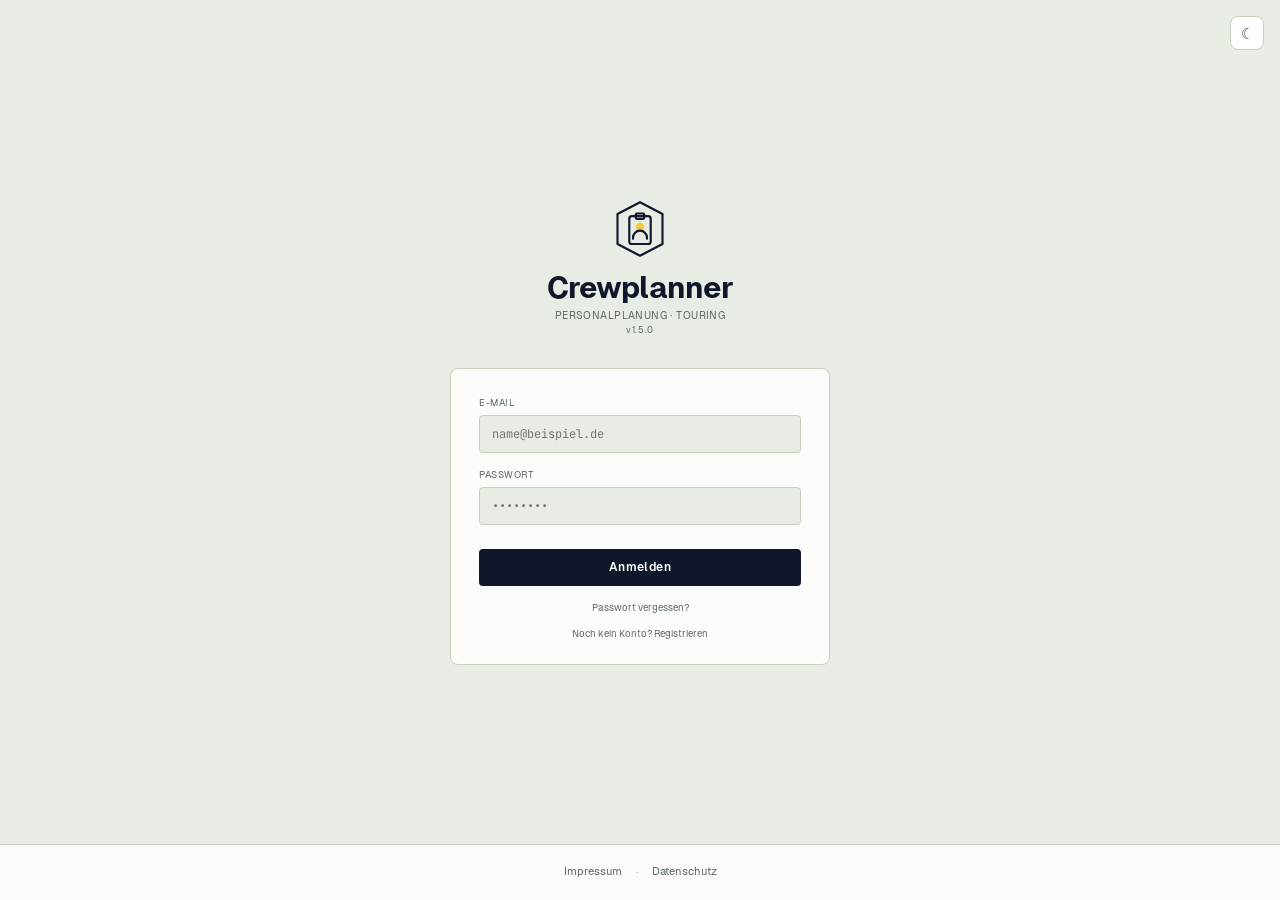
==== commit bef1399b: "v1.5.0 — Einladung mit Status, Crew speichert gesammelt Version, README, Schema-/Security-Doku (Hook" ====
--- a/admin.html
+++ b/admin.html
@@ -620,7 +620,7 @@
     </svg>
     <h1>Crewplanner</h1>
     <span class="badge" id="consoleBadge">Konsole</span>
-    <span style="font-size:.55rem;color:var(--muted);letter-spacing:.08em;margin-left:8px;">v1.4.0</span>
+    <span style="font-size:.55rem;color:var(--muted);letter-spacing:.08em;margin-left:8px;">v1.5.0</span>
   </div>
   <div class="header-actions">
     <button class="theme-toggle" id="themeToggle" onclick="toggleTheme()" title="Hell/Dunkel umschalten" aria-label="Hell/Dunkel umschalten">☾</button>
